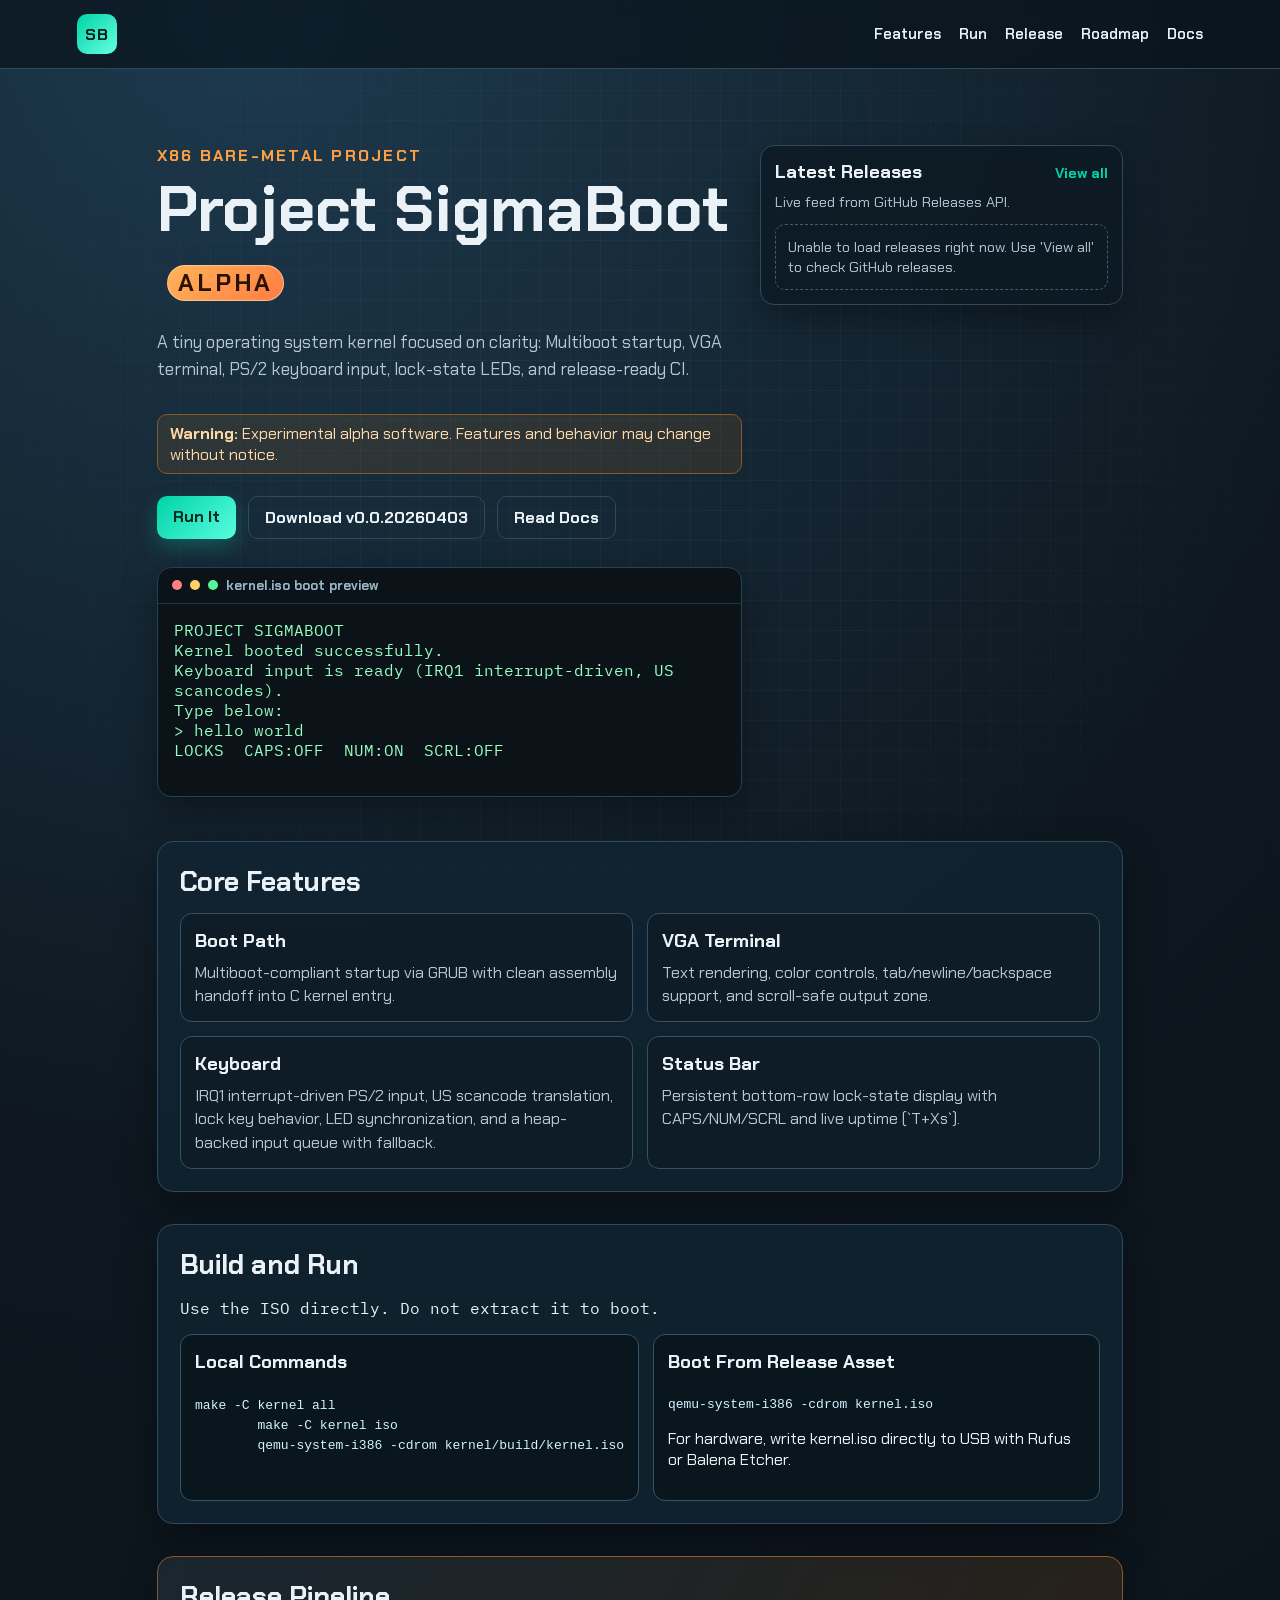
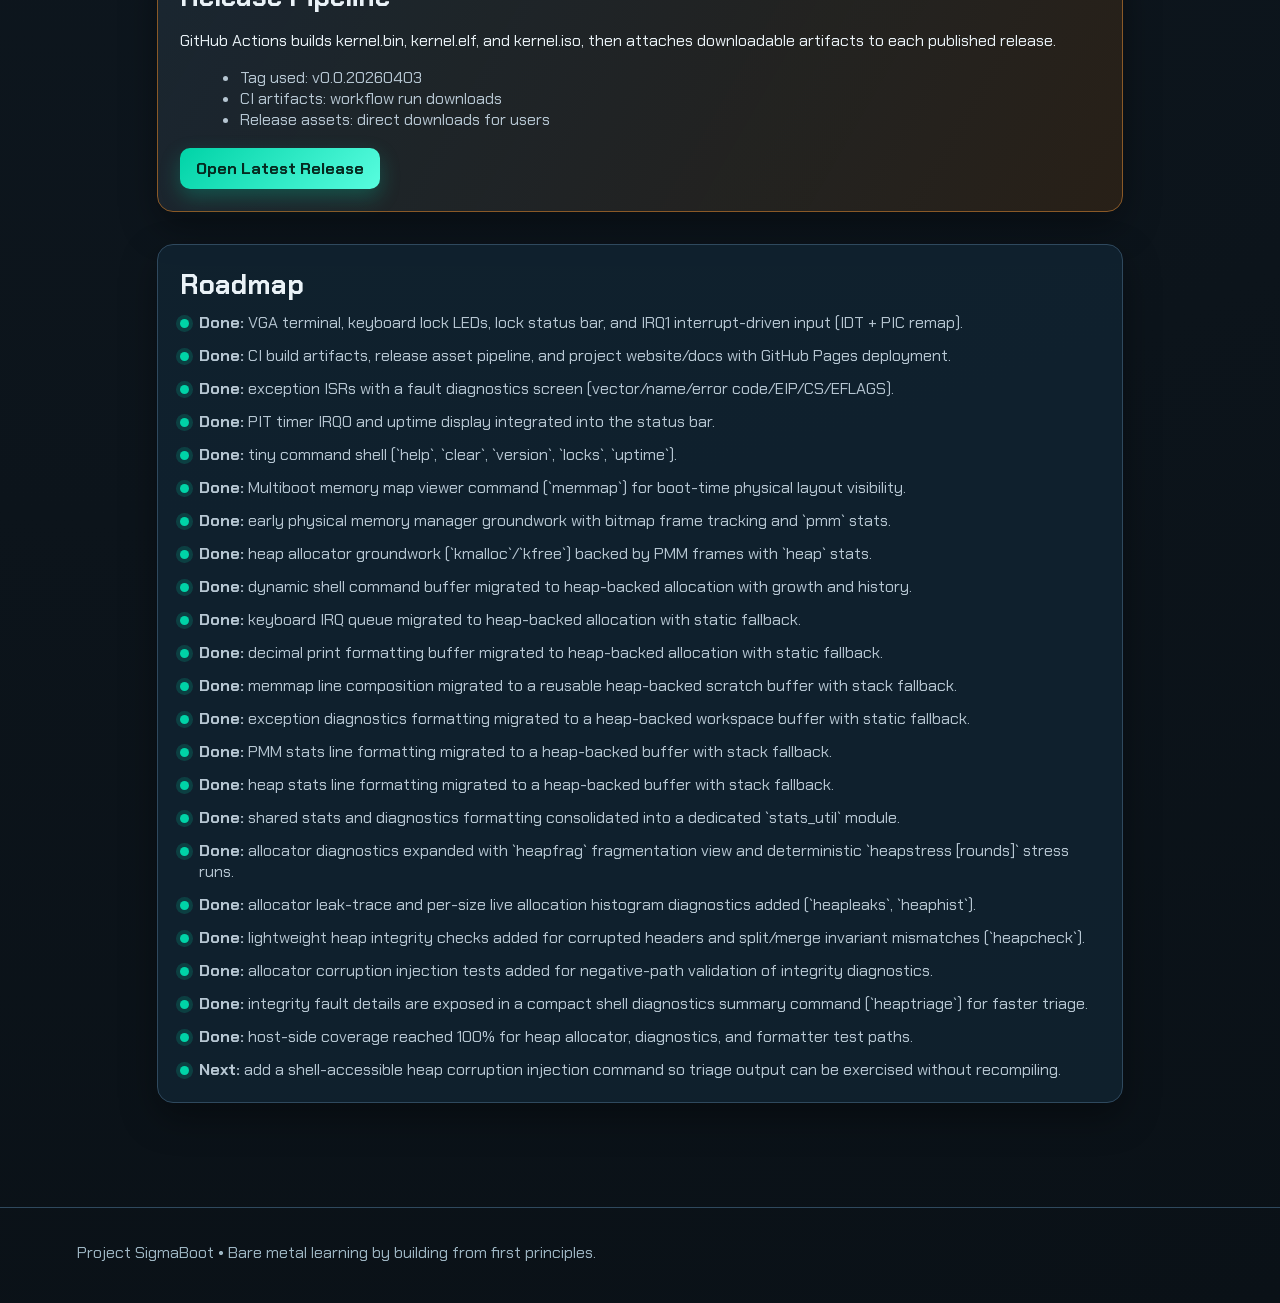
==== site/index.html @ a9ace74f "docs: update README and HTML documentation to reflect 100% host-side coverage milestone for heap dia" ====
<!doctype html>
<html lang="en">
<head>
  <meta charset="UTF-8">
  <meta name="viewport" content="width=device-width, initial-scale=1.0">
  <title>Project SigmaBoot | Bare Metal, Visible</title>
  <meta name="description" content="Project SigmaBoot: a minimal x86 kernel with VGA terminal, interrupt-driven keyboard, shell, CI artifacts, and release pipeline.">
  <link rel="preconnect" href="https://fonts.googleapis.com">
  <link rel="preconnect" href="https://fonts.gstatic.com" crossorigin>
  <link href="https://fonts.googleapis.com/css2?family=Chakra+Petch:wght@400;600;700&family=IBM+Plex+Mono:wght@400;500;700&display=swap" rel="stylesheet">
  <link rel="stylesheet" href="styles.css">
</head>
<body>
  <div class="bg-grid" aria-hidden="true"></div>
  <header class="topbar">
    <div class="logo">SB</div>
    <nav>
      <a href="#features">Features</a>
      <a href="#run">Run</a>
      <a href="#release">Release</a>
      <a href="#roadmap">Roadmap</a>
      <a href="docs.html">Docs</a>
    </nav>
  </header>

  <main>
    <section class="hero reveal">
      <div class="hero-layout">
        <div class="hero-main">
          <p class="eyebrow">x86 Bare-Metal Project</p>
          <h1>Project SigmaBoot <span class="alpha-badge">ALPHA</span></h1>
          <p class="subtitle">
            A tiny operating system kernel focused on clarity: Multiboot startup,
            VGA terminal, PS/2 keyboard input, lock-state LEDs, and release-ready CI.
          </p>
          <p class="warning-note"><strong>Warning:</strong> Experimental alpha software. Features and behavior may change without notice.</p>
          <div class="cta-row">
            <a class="btn btn-primary" href="#run">Run It</a>
            <a class="btn btn-ghost" href="#release" id="download-latest-btn">Download v0.0.20260403</a>
            <a class="btn btn-ghost" href="docs.html">Read Docs</a>
          </div>
          <div class="terminal-glimpse" aria-label="Terminal preview">
            <div class="terminal-top">
              <span></span><span></span><span></span>
              <strong>kernel.iso boot preview</strong>
            </div>
            <pre>
PROJECT SIGMABOOT
Kernel booted successfully.
Keyboard input is ready (IRQ1 interrupt-driven, US scancodes).
Type below:
> hello world
LOCKS  CAPS:OFF  NUM:ON  SCRL:OFF
            </pre>
          </div>
        </div>

        <aside class="release-live" aria-labelledby="release-live-title">
          <div class="release-live-head">
            <h2 id="release-live-title">Latest Releases</h2>
            <a href="https://github.com/Zaid-maker/kernel/releases" target="_blank" rel="noopener noreferrer">View all</a>
          </div>
          <p class="release-live-sub">Live feed from GitHub Releases API.</p>
          <ul id="release-list" class="release-list">
            <li class="release-state">Loading releases...</li>
          </ul>
        </aside>
      </div>
    </section>

    <section id="features" class="panel reveal stagger">
      <h2>Core Features</h2>
      <div class="card-grid">
        <article class="card">
          <h3>Boot Path</h3>
          <p>Multiboot-compliant startup via GRUB with clean assembly handoff into C kernel entry.</p>
        </article>
        <article class="card">
          <h3>VGA Terminal</h3>
          <p>Text rendering, color controls, tab/newline/backspace support, and scroll-safe output zone.</p>
        </article>
        <article class="card">
          <h3>Keyboard</h3>
          <p>IRQ1 interrupt-driven PS/2 input, US scancode translation, lock key behavior, LED synchronization, and a heap-backed input queue with fallback.</p>
        </article>
        <article class="card">
          <h3>Status Bar</h3>
          <p>Persistent bottom-row lock-state display with CAPS/NUM/SCRL and live uptime (`T+Xs`).</p>
        </article>
      </div>
    </section>

    <section id="run" class="panel reveal stagger">
      <h2>Build and Run</h2>
      <p class="mono">Use the ISO directly. Do not extract it to boot.</p>
      <div class="split">
        <div class="code-box">
          <h3>Local Commands</h3>
            <pre><code>make -C kernel all
        make -C kernel iso
        qemu-system-i386 -cdrom kernel/build/kernel.iso</code></pre>
        </div>
        <div class="code-box">
          <h3>Boot From Release Asset</h3>
          <pre><code>qemu-system-i386 -cdrom kernel.iso</code></pre>
          <p>For hardware, write kernel.iso directly to USB with Rufus or Balena Etcher.</p>
        </div>
      </div>
    </section>

    <section id="release" class="panel accent reveal stagger">
      <h2>Release Pipeline</h2>
      <p>
        GitHub Actions builds kernel.bin, kernel.elf, and kernel.iso,
        then attaches downloadable artifacts to each published release.
      </p>
      <ul>
        <li>Tag used: v0.0.20260403</li>
        <li>CI artifacts: workflow run downloads</li>
        <li>Release assets: direct downloads for users</li>
      </ul>
      <a class="btn btn-primary" href="https://github.com/Zaid-maker/kernel/releases/latest" id="release-link" target="_blank" rel="noopener noreferrer">Open Latest Release</a>
    </section>

    <section id="roadmap" class="panel reveal stagger">
      <h2>Roadmap</h2>
      <div class="timeline">
        <div class="point">
          <span></span>
          <p><strong>Done:</strong> VGA terminal, keyboard lock LEDs, lock status bar, and IRQ1 interrupt-driven input (IDT + PIC remap).</p>
        </div>
        <div class="point">
          <span></span>
          <p><strong>Done:</strong> CI build artifacts, release asset pipeline, and project website/docs with GitHub Pages deployment.</p>
        </div>
        <div class="point">
          <span></span>
          <p><strong>Done:</strong> exception ISRs with a fault diagnostics screen (vector/name/error code/EIP/CS/EFLAGS).</p>
        </div>
        <div class="point">
          <span></span>
          <p><strong>Done:</strong> PIT timer IRQ0 and uptime display integrated into the status bar.</p>
        </div>
        <div class="point">
          <span></span>
          <p><strong>Done:</strong> tiny command shell (`help`, `clear`, `version`, `locks`, `uptime`).</p>
        </div>
        <div class="point">
          <span></span>
          <p><strong>Done:</strong> Multiboot memory map viewer command (`memmap`) for boot-time physical layout visibility.</p>
        </div>
        <div class="point">
          <span></span>
          <p><strong>Done:</strong> early physical memory manager groundwork with bitmap frame tracking and `pmm` stats.</p>
        </div>
        <div class="point">
          <span></span>
          <p><strong>Done:</strong> heap allocator groundwork (`kmalloc`/`kfree`) backed by PMM frames with `heap` stats.</p>
        </div>
        <div class="point">
          <span></span>
          <p><strong>Done:</strong> dynamic shell command buffer migrated to heap-backed allocation with growth and history.</p>
        </div>
        <div class="point">
          <span></span>
          <p><strong>Done:</strong> keyboard IRQ queue migrated to heap-backed allocation with static fallback.</p>
        </div>
        <div class="point">
          <span></span>
          <p><strong>Done:</strong> decimal print formatting buffer migrated to heap-backed allocation with static fallback.</p>
        </div>
        <div class="point">
          <span></span>
          <p><strong>Done:</strong> memmap line composition migrated to a reusable heap-backed scratch buffer with stack fallback.</p>
        </div>
        <div class="point">
          <span></span>
          <p><strong>Done:</strong> exception diagnostics formatting migrated to a heap-backed workspace buffer with static fallback.</p>
        </div>
        <div class="point">
          <span></span>
          <p><strong>Done:</strong> PMM stats line formatting migrated to a heap-backed buffer with stack fallback.</p>
        </div>
        <div class="point">
          <span></span>
          <p><strong>Done:</strong> heap stats line formatting migrated to a heap-backed buffer with stack fallback.</p>
        </div>
        <div class="point">
          <span></span>
          <p><strong>Done:</strong> shared stats and diagnostics formatting consolidated into a dedicated `stats_util` module.</p>
        </div>
        <div class="point">
          <span></span>
          <p><strong>Done:</strong> allocator diagnostics expanded with `heapfrag` fragmentation view and deterministic `heapstress [rounds]` stress runs.</p>
        </div>
        <div class="point">
          <span></span>
          <p><strong>Done:</strong> allocator leak-trace and per-size live allocation histogram diagnostics added (`heapleaks`, `heaphist`).</p>
        </div>
        <div class="point">
          <span></span>
          <p><strong>Done:</strong> lightweight heap integrity checks added for corrupted headers and split/merge invariant mismatches (`heapcheck`).</p>
        </div>
        <div class="point">
          <span></span>
          <p><strong>Done:</strong> allocator corruption injection tests added for negative-path validation of integrity diagnostics.</p>
        </div>
        <div class="point">
          <span></span>
          <p><strong>Done:</strong> integrity fault details are exposed in a compact shell diagnostics summary command (`heaptriage`) for faster triage.</p>
        </div>
        <div class="point">
          <span></span>
          <p><strong>Done:</strong> host-side coverage reached 100% for heap allocator, diagnostics, and formatter test paths.</p>
        </div>
        <div class="point">
          <span></span>
          <p><strong>Next:</strong> add a shell-accessible heap corruption injection command so triage output can be exercised without recompiling.</p>
        </div>
      </div>
    </section>
  </main>

  <footer>
    <p>Project SigmaBoot • Bare metal learning by building from first principles.</p>
  </footer>

  <script src="script.js"></script>
</body>
</html>
---- site/styles.css ----
:root {
  --bg: #0e171f;
  --bg-soft: #132633;
  --ink: #eaf2f7;
  --ink-dim: #b6c6d2;
  --line: #2f495e;
  --brand: #00d3a7;
  --brand-strong: #00a786;
  --accent: #ff9f43;
  --status: #155799;
  --card: rgba(18, 38, 52, 0.76);
  --shadow: 0 14px 36px rgba(0, 0, 0, 0.35);
}

* {
  box-sizing: border-box;
}

html,
body {
  margin: 0;
  padding: 0;
  color: var(--ink);
  background: radial-gradient(circle at 20% 0%, #1d3a4e 0%, var(--bg) 38%, #0a1117 100%);
  font-family: "Chakra Petch", sans-serif;
}

body {
  min-height: 100vh;
  position: relative;
  overflow-x: hidden;
}

.bg-grid {
  position: fixed;
  inset: 0;
  background-image:
    linear-gradient(rgba(255, 255, 255, 0.03) 1px, transparent 1px),
    linear-gradient(90deg, rgba(255, 255, 255, 0.03) 1px, transparent 1px);
  background-size: 30px 30px;
  mask-image: radial-gradient(circle at center, black 34%, transparent 95%);
  pointer-events: none;
  z-index: 0;
}

.topbar {
  position: sticky;
  top: 0;
  z-index: 10;
  display: flex;
  justify-content: space-between;
  align-items: center;
  padding: 14px 6vw;
  backdrop-filter: blur(10px);
  background: rgba(9, 20, 28, 0.72);
  border-bottom: 1px solid var(--line);
}

.logo {
  width: 40px;
  height: 40px;
  border-radius: 10px;
  display: grid;
  place-items: center;
  font-weight: 700;
  letter-spacing: 0.08em;
  background: linear-gradient(135deg, var(--brand), #66ffe2);
  color: #042118;
}

.topbar nav {
  display: flex;
  gap: 18px;
}

.topbar a {
  color: var(--ink);
  text-decoration: none;
  font-weight: 600;
  font-size: 0.95rem;
}

.topbar a:hover {
  color: var(--brand);
}

main {
  position: relative;
  z-index: 1;
  max-width: 1120px;
  margin: 0 auto;
  padding: 28px 6vw 70px;
}

.hero {
  padding: 48px 0 12px;
}

.hero-layout {
  display: grid;
  grid-template-columns: minmax(0, 1.45fr) minmax(300px, 0.9fr);
  gap: 18px;
  align-items: start;
}

.release-live {
  border: 1px solid var(--line);
  border-radius: 14px;
  padding: 14px;
  background: rgba(12, 25, 34, 0.78);
  box-shadow: var(--shadow);
}

.release-live-head {
  display: flex;
  align-items: baseline;
  justify-content: space-between;
  gap: 8px;
}

.release-live-head h2 {
  margin: 0;
  font-size: 1.15rem;
}

.release-live-head a {
  color: var(--brand);
  text-decoration: none;
  font-weight: 700;
  font-size: 0.9rem;
}

.release-live-sub {
  margin: 8px 0 12px;
  color: var(--ink-dim);
  font-size: 0.92rem;
}

.release-list {
  list-style: none;
  margin: 0;
  padding: 0;
  display: grid;
  gap: 8px;
}

.release-item {
  border: 1px solid #365163;
  border-radius: 10px;
  padding: 10px;
  background: rgba(13, 28, 38, 0.86);
}

.release-item-top {
  display: flex;
  justify-content: space-between;
  align-items: center;
  gap: 8px;
}

.release-tag {
  color: var(--ink);
  text-decoration: none;
  font-weight: 700;
}

.release-tag:hover {
  color: var(--brand);
}

.release-badge {
  font-size: 0.72rem;
  text-transform: uppercase;
  letter-spacing: 0.08em;
  border-radius: 999px;
  padding: 2px 8px;
  border: 1px solid #4588b1;
  color: #b9e7ff;
}

.release-badge.pre {
  border-color: #8a5927;
  color: #ffd8a8;
}

.release-meta {
  margin-top: 6px;
  color: var(--ink-dim);
  font-size: 0.86rem;
  display: flex;
  justify-content: space-between;
  gap: 8px;
}

.release-actions {
  margin-top: 8px;
  display: flex;
  justify-content: flex-end;
}

.release-asset-link {
  color: var(--brand);
  text-decoration: none;
  font-weight: 700;
  font-size: 0.86rem;
  border: 1px solid #2f6077;
  border-radius: 8px;
  padding: 4px 8px;
  background: rgba(10, 31, 42, 0.58);
}

.release-asset-link:hover {
  color: #79ffe6;
  border-color: #4ea0bf;
}

.release-state {
  border: 1px dashed #3e5e71;
  border-radius: 10px;
  padding: 12px;
  color: var(--ink-dim);
  background: rgba(13, 28, 38, 0.65);
  font-size: 0.92rem;
}

.eyebrow {
  color: var(--accent);
  text-transform: uppercase;
  letter-spacing: 0.14em;
  font-weight: 700;
  margin: 0;
}

h1 {
  margin: 10px 0 14px;
  font-size: clamp(2.1rem, 5.5vw, 4rem);
  line-height: 1.06;
}

.alpha-badge {
  display: inline-block;
  vertical-align: middle;
  margin-left: 10px;
  padding: 4px 10px;
  border-radius: 999px;
  font-size: 0.38em;
  letter-spacing: 0.12em;
  line-height: 1.1;
  background: linear-gradient(135deg, #ffb35a, #ff7d42);
  color: #2c1200;
  border: 1px solid rgba(255, 214, 170, 0.65);
}

.subtitle {
  max-width: 740px;
  color: var(--ink-dim);
  font-size: 1.08rem;
  line-height: 1.55;
}

.warning-note {
  margin: 14px 0 0;
  display: inline-block;
  border: 1px solid #8a5927;
  background: rgba(138, 89, 39, 0.2);
  color: #ffd8a8;
  padding: 8px 12px;
  border-radius: 10px;
}

.cta-row {
  margin-top: 22px;
  display: flex;
  gap: 12px;
  flex-wrap: wrap;
}

.btn {
  display: inline-block;
  padding: 10px 16px;
  border-radius: 10px;
  text-decoration: none;
  font-weight: 700;
  transition: transform 150ms ease, box-shadow 150ms ease;
}

.btn:hover {
  transform: translateY(-1px);
}

.btn-primary {
  background: linear-gradient(135deg, var(--brand), #58fddf);
  color: #052a20;
  box-shadow: 0 8px 20px rgba(0, 211, 167, 0.27);
}

.btn-ghost {
  border: 1px solid var(--line);
  color: var(--ink);
}

.terminal-glimpse {
  margin-top: 28px;
  border: 1px solid #214358;
  border-radius: 14px;
  overflow: hidden;
  box-shadow: var(--shadow);
  background: #0b1218;
}

.terminal-top {
  display: flex;
  align-items: center;
  gap: 8px;
  border-bottom: 1px solid #1f3544;
  padding: 9px 14px;
  font-size: 0.82rem;
  color: #98b4c4;
}

.terminal-top span {
  width: 10px;
  height: 10px;
  border-radius: 50%;
  background: #335769;
}

.terminal-top span:nth-child(1) {
  background: #ff7f7f;
}

.terminal-top span:nth-child(2) {
  background: #ffd166;
}

.terminal-top span:nth-child(3) {
  background: #56f59c;
}

.terminal-glimpse pre {
  margin: 0;
  padding: 16px;
  font-family: "IBM Plex Mono", monospace;
  color: #96ffc2;
  white-space: pre-wrap;
}

.panel {
  margin-top: 32px;
  border: 1px solid var(--line);
  border-radius: 16px;
  padding: 22px;
  background: var(--card);
  box-shadow: var(--shadow);
}

.panel h2 {
  margin: 0 0 10px;
  font-size: 1.7rem;
}

.card-grid {
  margin-top: 14px;
  display: grid;
  grid-template-columns: repeat(2, minmax(0, 1fr));
  gap: 14px;
}

.card {
  border: 1px solid #365163;
  border-radius: 12px;
  padding: 14px;
  background: rgba(14, 28, 37, 0.74);
}

.card h3 {
  margin: 0 0 8px;
}

.card p {
  margin: 0;
  color: var(--ink-dim);
  line-height: 1.45;
}

.mono {
  font-family: "IBM Plex Mono", monospace;
}

.split {
  display: grid;
  grid-template-columns: 1fr 1fr;
  gap: 14px;
}

.code-box {
  border: 1px solid #395366;
  border-radius: 12px;
  padding: 14px;
  background: rgba(10, 20, 28, 0.78);
}

.code-box h3 {
  margin-top: 0;
}

.code-box pre {
  margin: 0;
  overflow-x: auto;
  font-family: "IBM Plex Mono", monospace;
  color: #d2f4ff;
}

.accent {
  border-color: #8a5927;
  background: linear-gradient(120deg, rgba(28, 42, 53, 0.84) 0%, rgba(51, 37, 22, 0.72) 100%);
}

.panel ul {
  margin: 10px 0 18px 20px;
  color: var(--ink-dim);
}

.timeline {
  display: grid;
  gap: 12px;
}

.point {
  display: flex;
  align-items: flex-start;
  gap: 10px;
}

.point span {
  margin-top: 7px;
  width: 9px;
  height: 9px;
  border-radius: 50%;
  background: var(--brand);
  box-shadow: 0 0 0 4px rgba(0, 211, 167, 0.18);
}

.point p {
  margin: 0;
  color: var(--ink-dim);
}

.doc-grid {
  margin-top: 10px;
  display: grid;
  grid-template-columns: repeat(2, minmax(0, 1fr));
  gap: 12px;
}

.doc-card {
  border: 1px solid #365163;
  border-radius: 12px;
  padding: 14px;
  background: rgba(12, 26, 35, 0.78);
}

.doc-card h3 {
  margin: 0 0 8px;
}

.doc-card p {
  margin: 0;
  color: var(--ink-dim);
  line-height: 1.45;
}

.doc-list {
  margin: 0 0 14px 20px;
  color: var(--ink-dim);
  line-height: 1.5;
}

.doc-list li {
  margin-bottom: 8px;
}

.doc-table {
  width: 100%;
  border-collapse: collapse;
  overflow: hidden;
  border-radius: 10px;
  border: 1px solid #365163;
}

.doc-table th,
.doc-table td {
  text-align: left;
  padding: 10px 12px;
  border-bottom: 1px solid #2f4658;
}

.doc-table thead th {
  color: #d9f8ee;
  background: rgba(19, 49, 65, 0.76);
}

.doc-table tbody td {
  color: var(--ink-dim);
  background: rgba(10, 21, 28, 0.5);
}

.doc-table tbody tr:last-child td {
  border-bottom: none;
}

.diagram-wrap {
  margin-top: 12px;
  border: 1px solid #365163;
  border-radius: 12px;
  background: rgba(10, 20, 28, 0.78);
  padding: 10px;
}

.arch-diagram {
  width: 100%;
  height: auto;
  display: block;
}

.d-shell {
  fill: rgba(11, 24, 33, 0.9);
  stroke: #35556a;
  stroke-width: 1.5;
}

.d-box {
  stroke-width: 1.6;
}

.d-boot {
  fill: rgba(0, 168, 132, 0.16);
  stroke: #2fd8b3;
}

.d-core {
  fill: rgba(255, 159, 67, 0.14);
  stroke: #ffb562;
}

.d-display {
  fill: rgba(79, 172, 254, 0.14);
  stroke: #84c8ff;
}

.d-int {
  fill: rgba(254, 202, 87, 0.14);
  stroke: #ffd87c;
}

.d-io {
  fill: rgba(255, 107, 129, 0.14);
  stroke: #ff9ab0;
}

.d-user {
  fill: rgba(139, 233, 253, 0.12);
  stroke: #9ee7ff;
}

.d-title {
  font-family: "Chakra Petch", sans-serif;
  font-size: 23px;
  font-weight: 700;
  fill: #eaf7ff;
}

.d-text {
  font-family: "IBM Plex Mono", monospace;
  font-size: 16px;
  fill: #b4d2e1;
}

.d-arrow {
  stroke: #9ee7ff;
  stroke-width: 2.1;
}

.d-arrow-warm {
  stroke: #ffd8a0;
  stroke-width: 2.1;
}

footer {
  position: relative;
  z-index: 1;
  border-top: 1px solid var(--line);
  margin-top: 34px;
  padding: 18px 6vw 24px;
  color: #9db5c2;
}

.reveal {
  opacity: 0;
  transform: translateY(12px);
  animation: rise-in 580ms ease forwards;
}

.stagger > * {
  opacity: 0;
  transform: translateY(10px);
  animation: rise-in 560ms ease forwards;
}

.stagger > :nth-child(1) { animation-delay: 60ms; }
.stagger > :nth-child(2) { animation-delay: 140ms; }
.stagger > :nth-child(3) { animation-delay: 220ms; }
.stagger > :nth-child(4) { animation-delay: 300ms; }
.stagger > :nth-child(5) { animation-delay: 380ms; }

@keyframes rise-in {
  to {
    opacity: 1;
    transform: translateY(0);
  }
}

@media (max-width: 860px) {
  .hero-layout,
  .card-grid,
  .split,
  .doc-grid {
    grid-template-columns: 1fr;
  }

  .d-title {
    font-size: 20px;
  }

  .d-text {
    font-size: 14px;
  }

  .d-arrow,
  .d-arrow-warm {
    stroke-width: 1.8;
  }

  .topbar {
    flex-wrap: wrap;
    gap: 10px;
  }

  .topbar nav {
    flex-wrap: wrap;
    gap: 12px;
  }
}

@media (max-width: 520px) {
  .hero {
    padding-top: 30px;
  }

  h1 {
    font-size: 2rem;
  }

  .panel {
    padding: 16px;
  }

  .d-title {
    font-size: 17px;
  }

  .d-text {
    font-size: 12px;
  }

  .diagram-wrap {
    padding: 6px;
  }
}
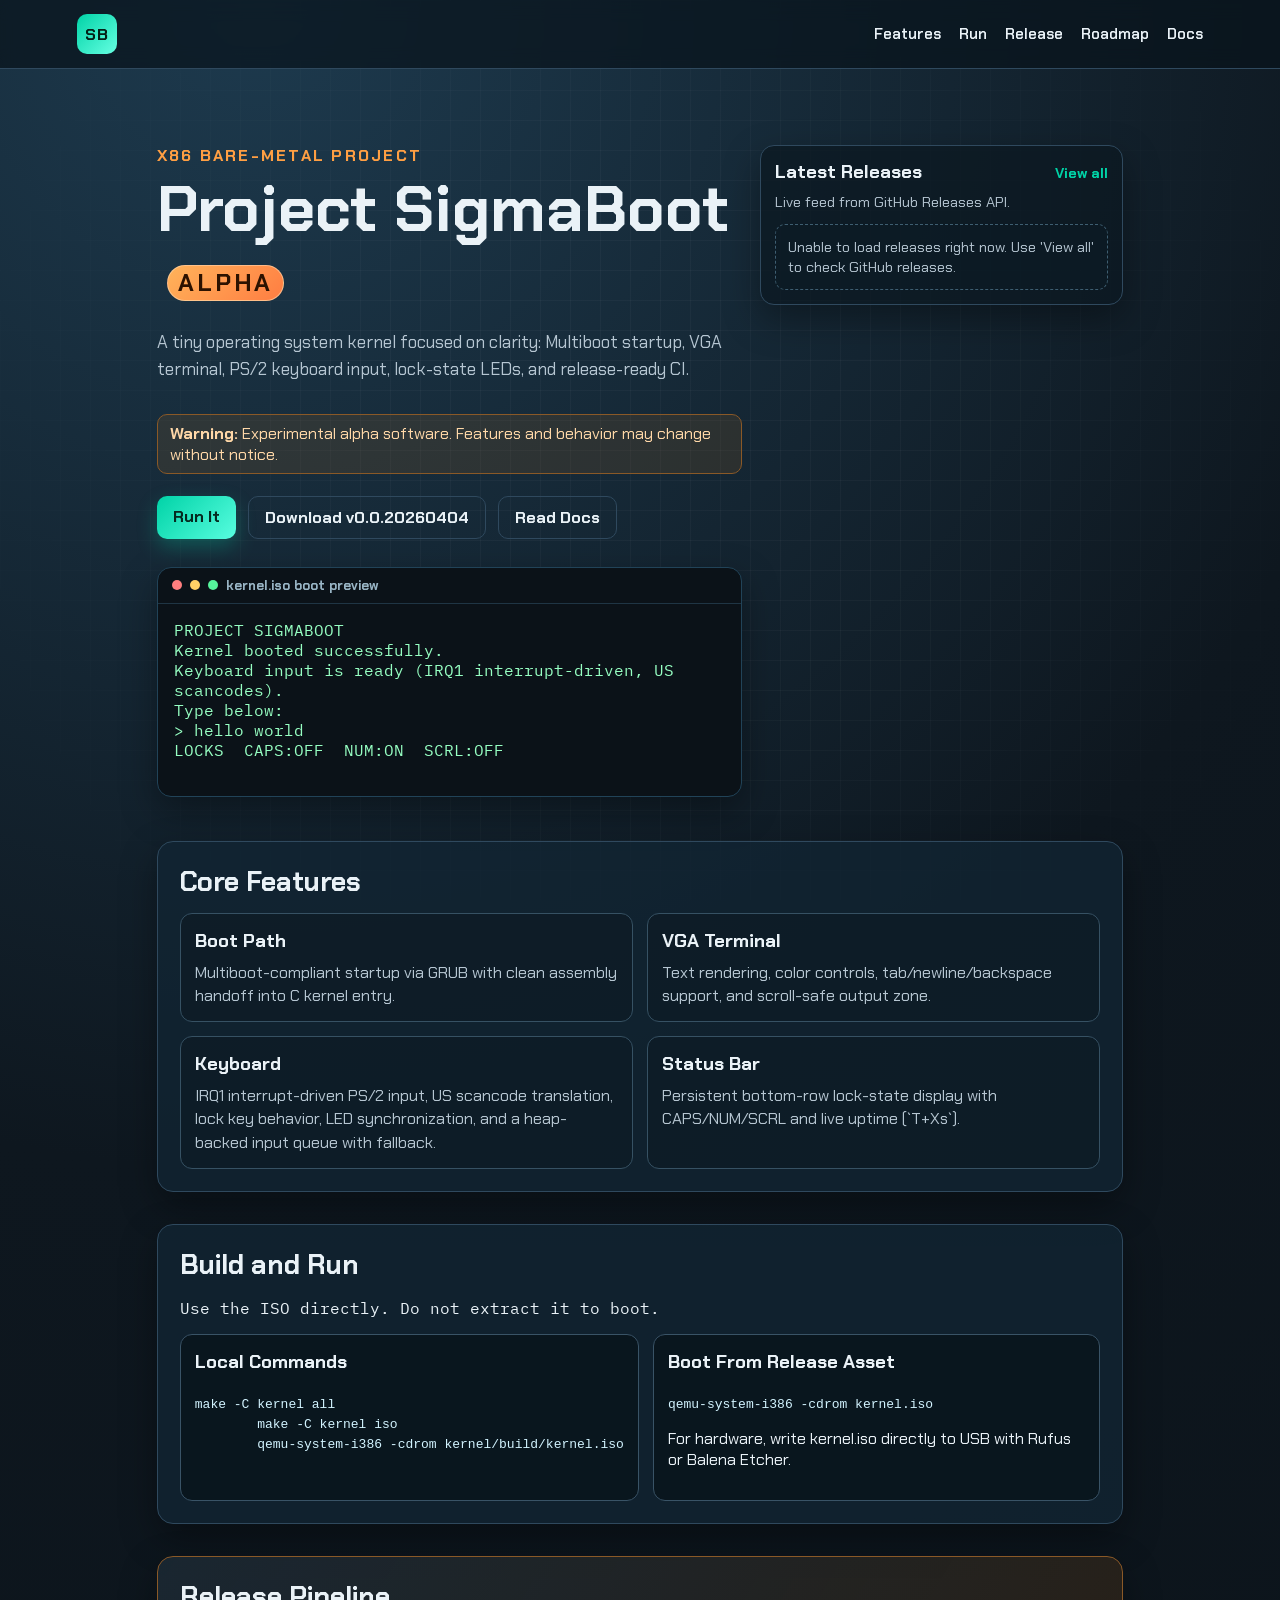
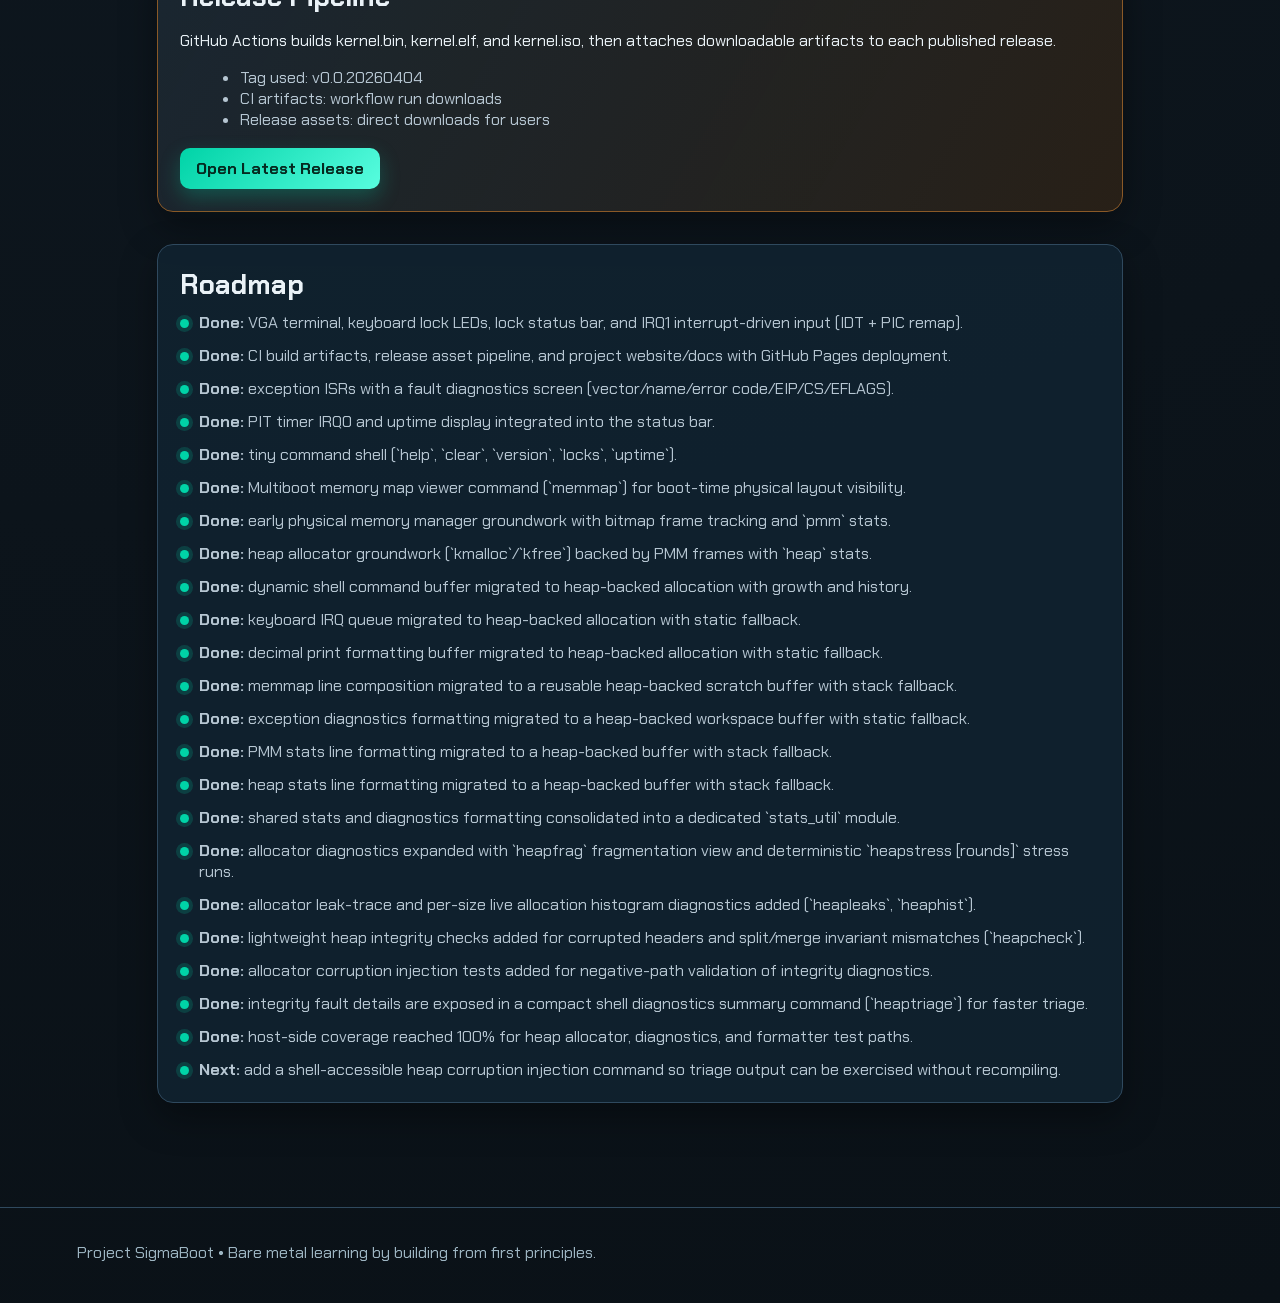
==== commit a7db937a: "bump" ====
--- a/site/index.html
+++ b/site/index.html
@@ -36,7 +36,7 @@
           <p class="warning-note"><strong>Warning:</strong> Experimental alpha software. Features and behavior may change without notice.</p>
           <div class="cta-row">
             <a class="btn btn-primary" href="#run">Run It</a>
-            <a class="btn btn-ghost" href="#release" id="download-latest-btn">Download v0.0.20260403</a>
+            <a class="btn btn-ghost" href="#release" id="download-latest-btn">Download v0.0.20260404</a>
             <a class="btn btn-ghost" href="docs.html">Read Docs</a>
           </div>
           <div class="terminal-glimpse" aria-label="Terminal preview">
@@ -115,7 +115,7 @@
         then attaches downloadable artifacts to each published release.
       </p>
       <ul>
-        <li>Tag used: v0.0.20260403</li>
+        <li>Tag used: v0.0.20260404</li>
         <li>CI artifacts: workflow run downloads</li>
         <li>Release assets: direct downloads for users</li>
       </ul>
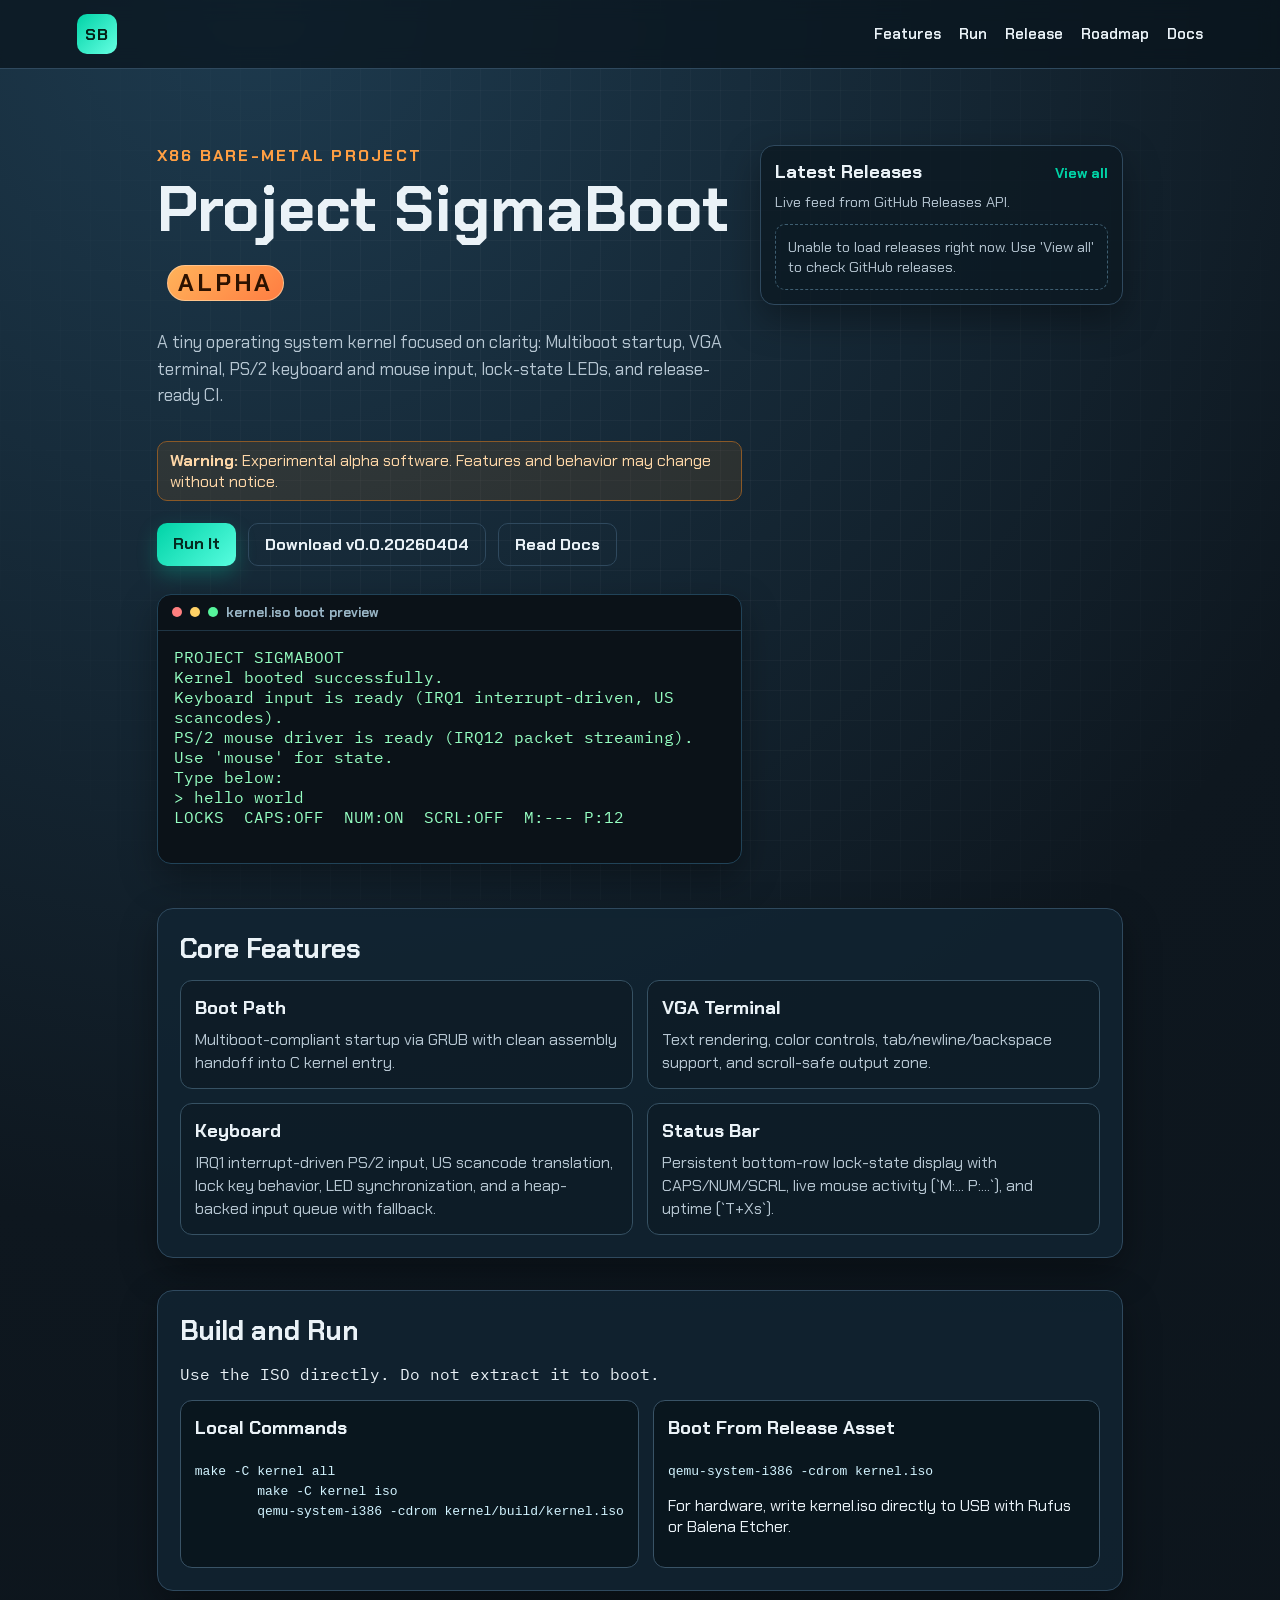
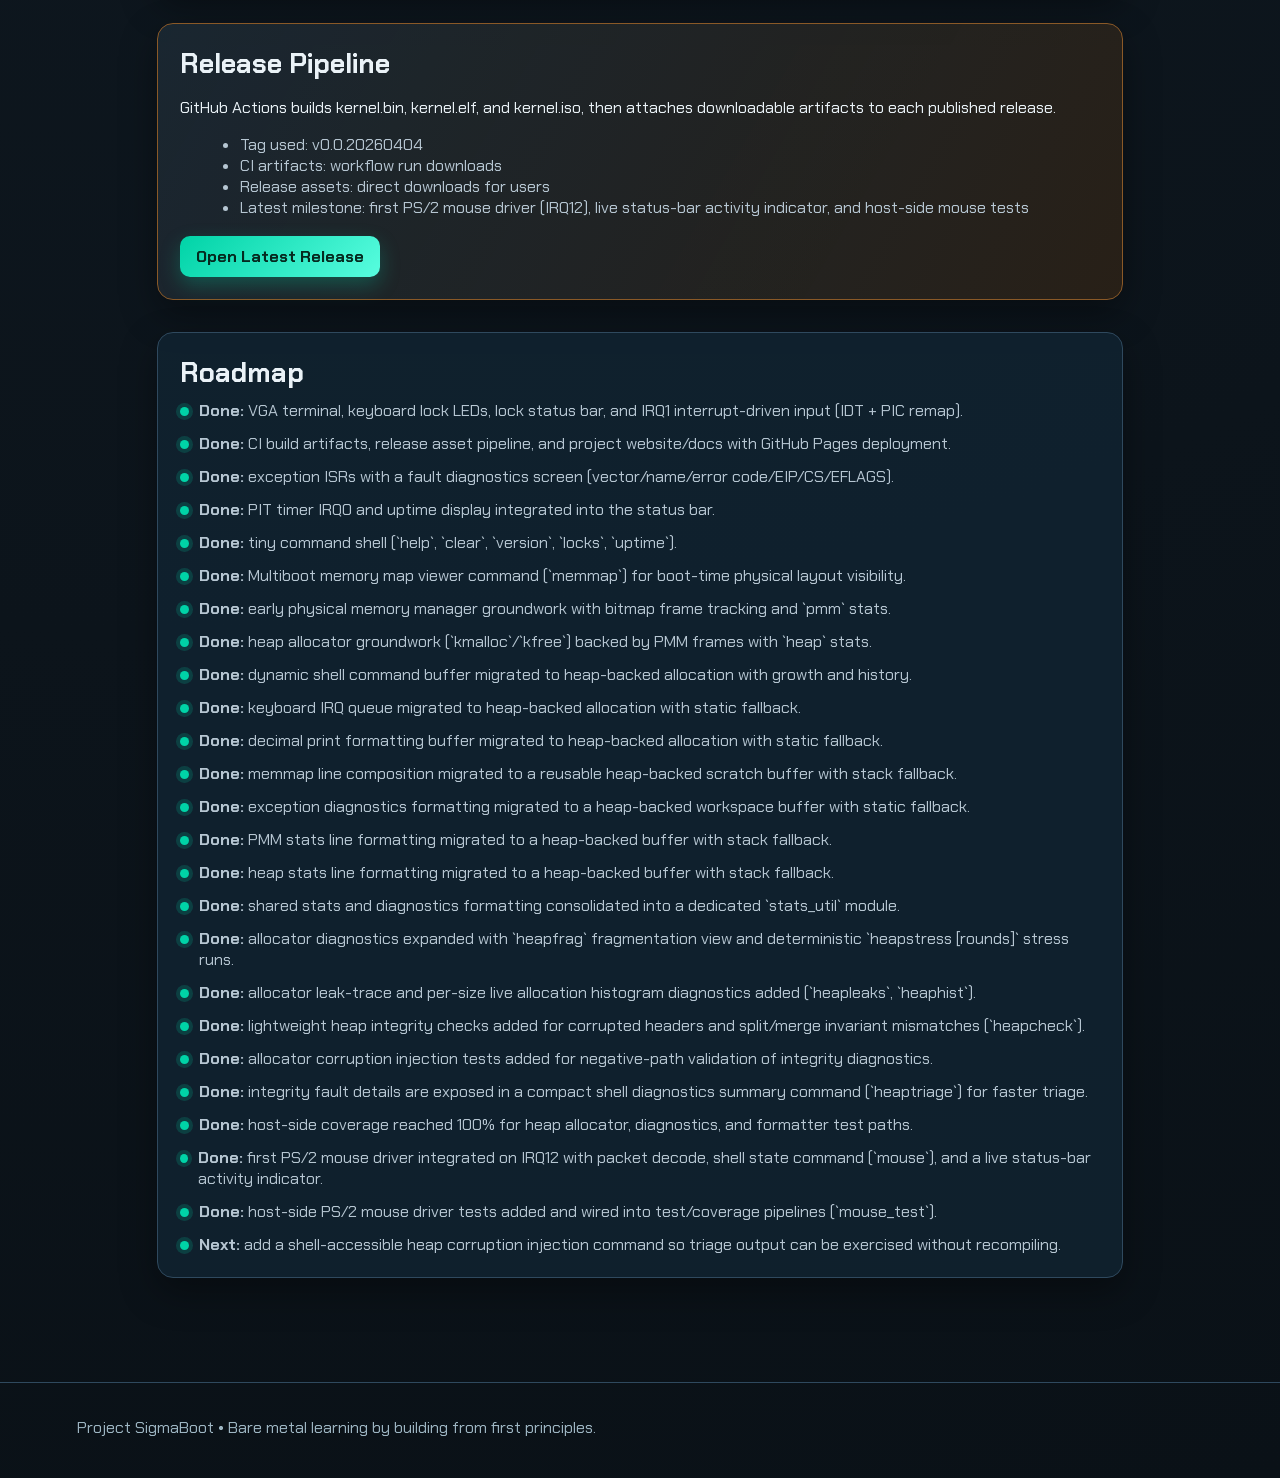
==== commit 913efa45: "docs: update README and documentation for PS/2 mouse driver integration and status bar enhancements " ====
--- a/site/index.html
+++ b/site/index.html
@@ -31,7 +31,7 @@
           <h1>Project SigmaBoot <span class="alpha-badge">ALPHA</span></h1>
           <p class="subtitle">
             A tiny operating system kernel focused on clarity: Multiboot startup,
-            VGA terminal, PS/2 keyboard input, lock-state LEDs, and release-ready CI.
+            VGA terminal, PS/2 keyboard and mouse input, lock-state LEDs, and release-ready CI.
           </p>
           <p class="warning-note"><strong>Warning:</strong> Experimental alpha software. Features and behavior may change without notice.</p>
           <div class="cta-row">
@@ -48,9 +48,10 @@
 PROJECT SIGMABOOT
 Kernel booted successfully.
 Keyboard input is ready (IRQ1 interrupt-driven, US scancodes).
+PS/2 mouse driver is ready (IRQ12 packet streaming). Use 'mouse' for state.
 Type below:
 > hello world
-LOCKS  CAPS:OFF  NUM:ON  SCRL:OFF
+LOCKS  CAPS:OFF  NUM:ON  SCRL:OFF  M:--- P:12
             </pre>
           </div>
         </div>
@@ -85,7 +86,7 @@
         </article>
         <article class="card">
           <h3>Status Bar</h3>
-          <p>Persistent bottom-row lock-state display with CAPS/NUM/SCRL and live uptime (`T+Xs`).</p>
+          <p>Persistent bottom-row lock-state display with CAPS/NUM/SCRL, live mouse activity (`M:... P:...`), and uptime (`T+Xs`).</p>
         </article>
       </div>
     </section>
@@ -118,6 +119,7 @@
         <li>Tag used: v0.0.20260404</li>
         <li>CI artifacts: workflow run downloads</li>
         <li>Release assets: direct downloads for users</li>
+        <li>Latest milestone: first PS/2 mouse driver (IRQ12), live status-bar activity indicator, and host-side mouse tests</li>
       </ul>
       <a class="btn btn-primary" href="https://github.com/Zaid-maker/kernel/releases/latest" id="release-link" target="_blank" rel="noopener noreferrer">Open Latest Release</a>
     </section>
@@ -215,6 +217,14 @@
         </div>
         <div class="point">
           <span></span>
+          <p><strong>Done:</strong> first PS/2 mouse driver integrated on IRQ12 with packet decode, shell state command (`mouse`), and a live status-bar activity indicator.</p>
+        </div>
+        <div class="point">
+          <span></span>
+          <p><strong>Done:</strong> host-side PS/2 mouse driver tests added and wired into test/coverage pipelines (`mouse_test`).</p>
+        </div>
+        <div class="point">
+          <span></span>
           <p><strong>Next:</strong> add a shell-accessible heap corruption injection command so triage output can be exercised without recompiling.</p>
         </div>
       </div>
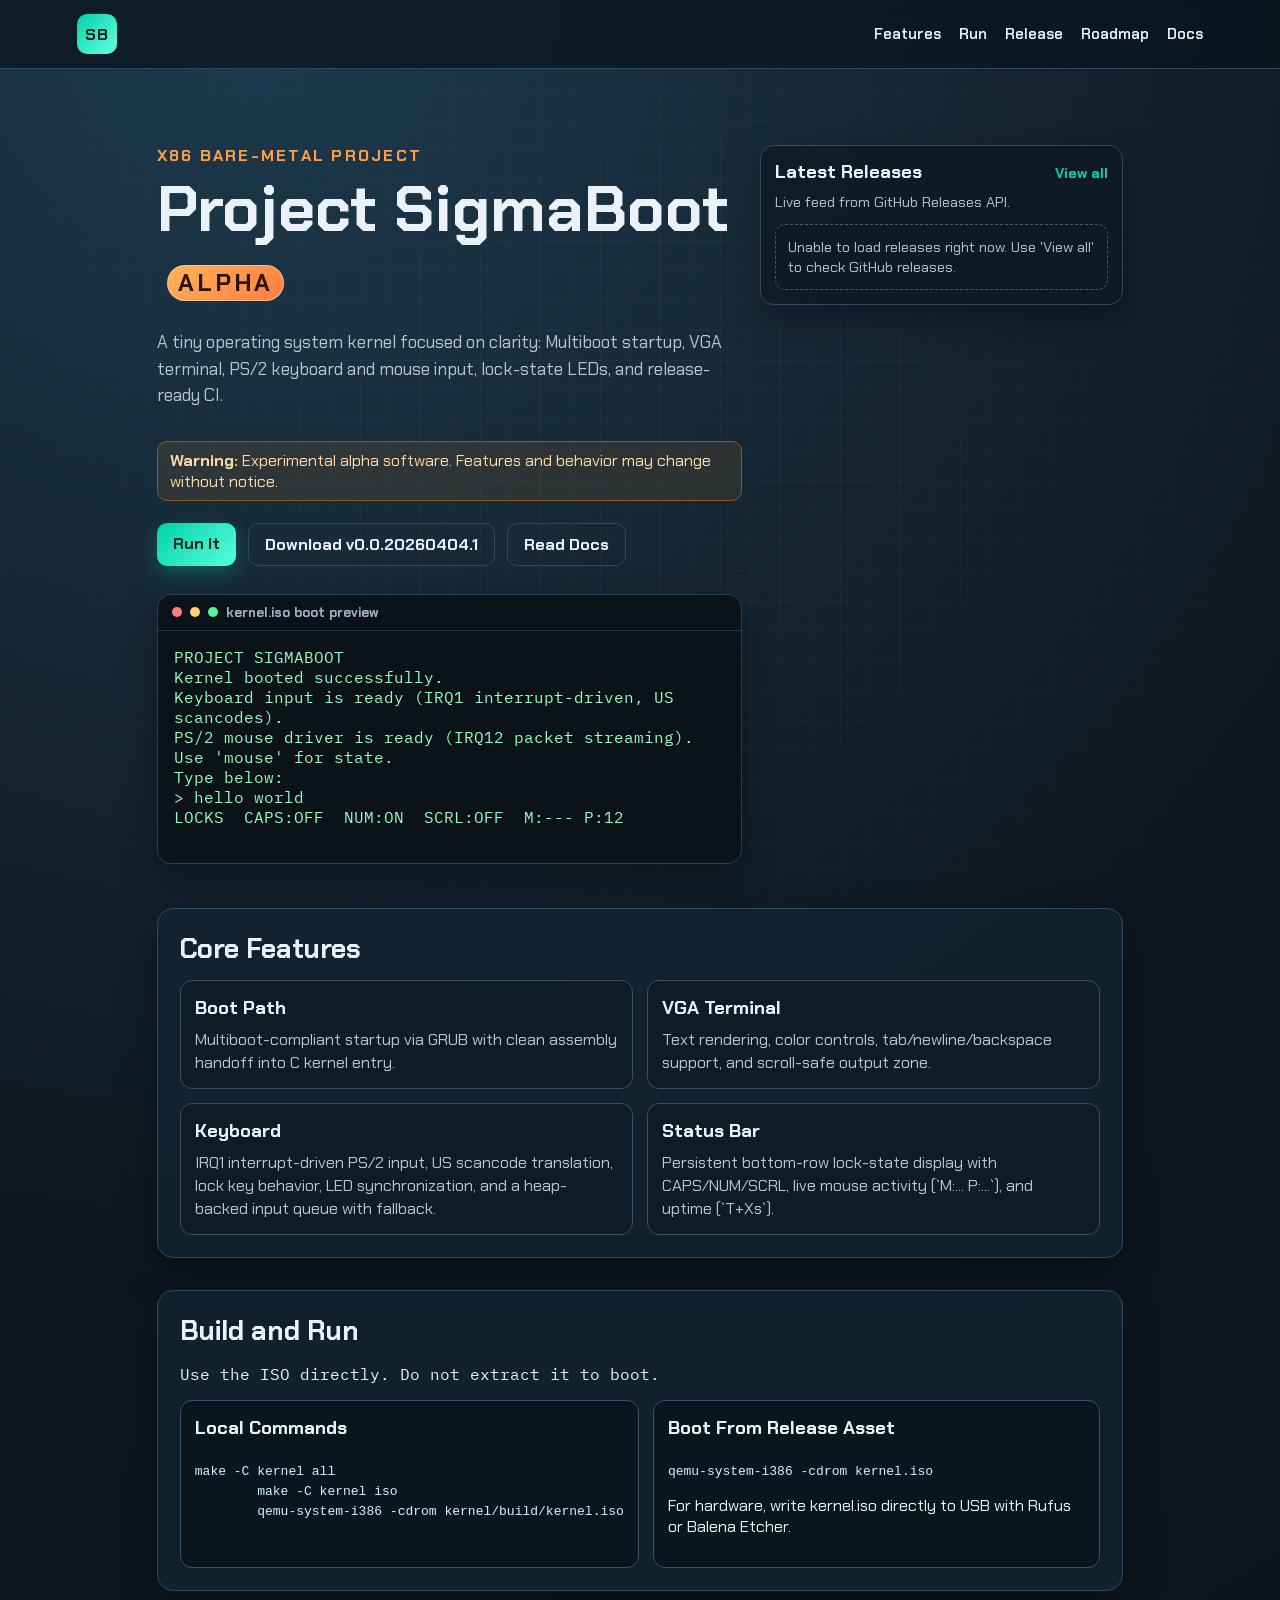
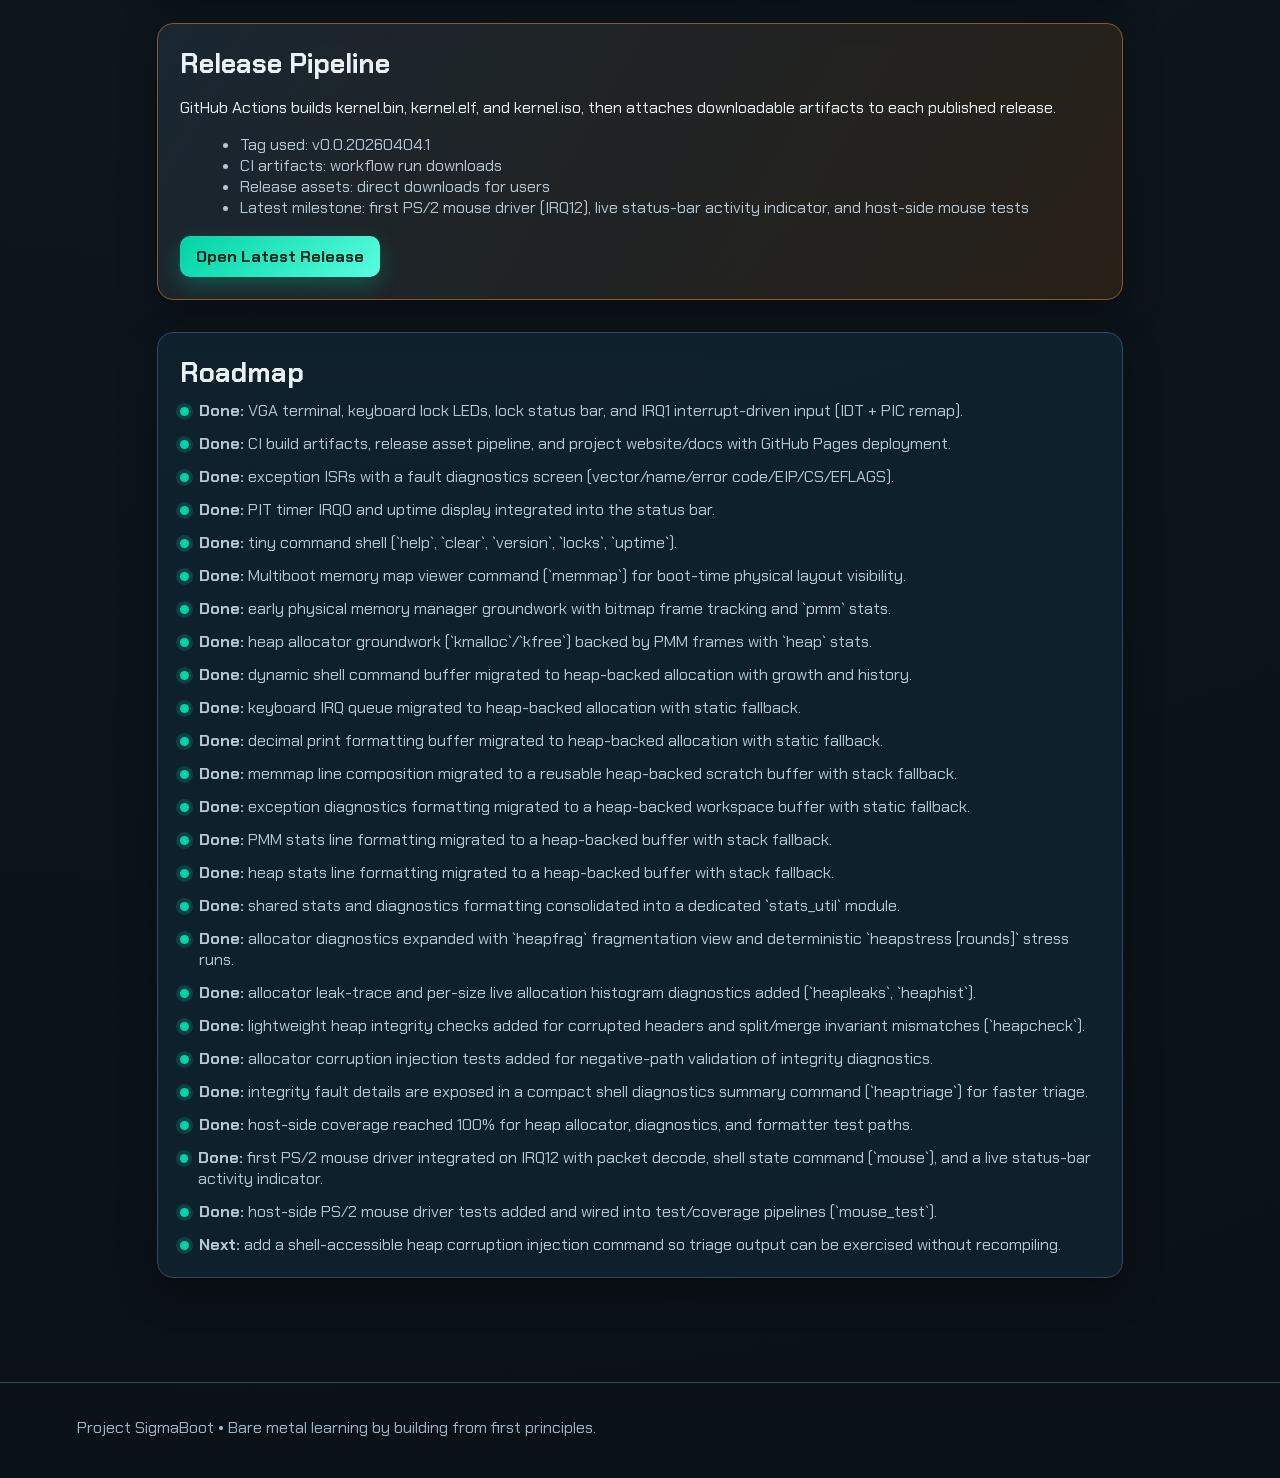
==== commit 0f400e35: "bump" ====
--- a/site/index.html
+++ b/site/index.html
@@ -36,7 +36,7 @@
           <p class="warning-note"><strong>Warning:</strong> Experimental alpha software. Features and behavior may change without notice.</p>
           <div class="cta-row">
             <a class="btn btn-primary" href="#run">Run It</a>
-            <a class="btn btn-ghost" href="#release" id="download-latest-btn">Download v0.0.20260404</a>
+            <a class="btn btn-ghost" href="#release" id="download-latest-btn">Download v0.0.20260404.1</a>
             <a class="btn btn-ghost" href="docs.html">Read Docs</a>
           </div>
           <div class="terminal-glimpse" aria-label="Terminal preview">
@@ -116,7 +116,7 @@
         then attaches downloadable artifacts to each published release.
       </p>
       <ul>
-        <li>Tag used: v0.0.20260404</li>
+        <li>Tag used: v0.0.20260404.1</li>
         <li>CI artifacts: workflow run downloads</li>
         <li>Release assets: direct downloads for users</li>
         <li>Latest milestone: first PS/2 mouse driver (IRQ12), live status-bar activity indicator, and host-side mouse tests</li>
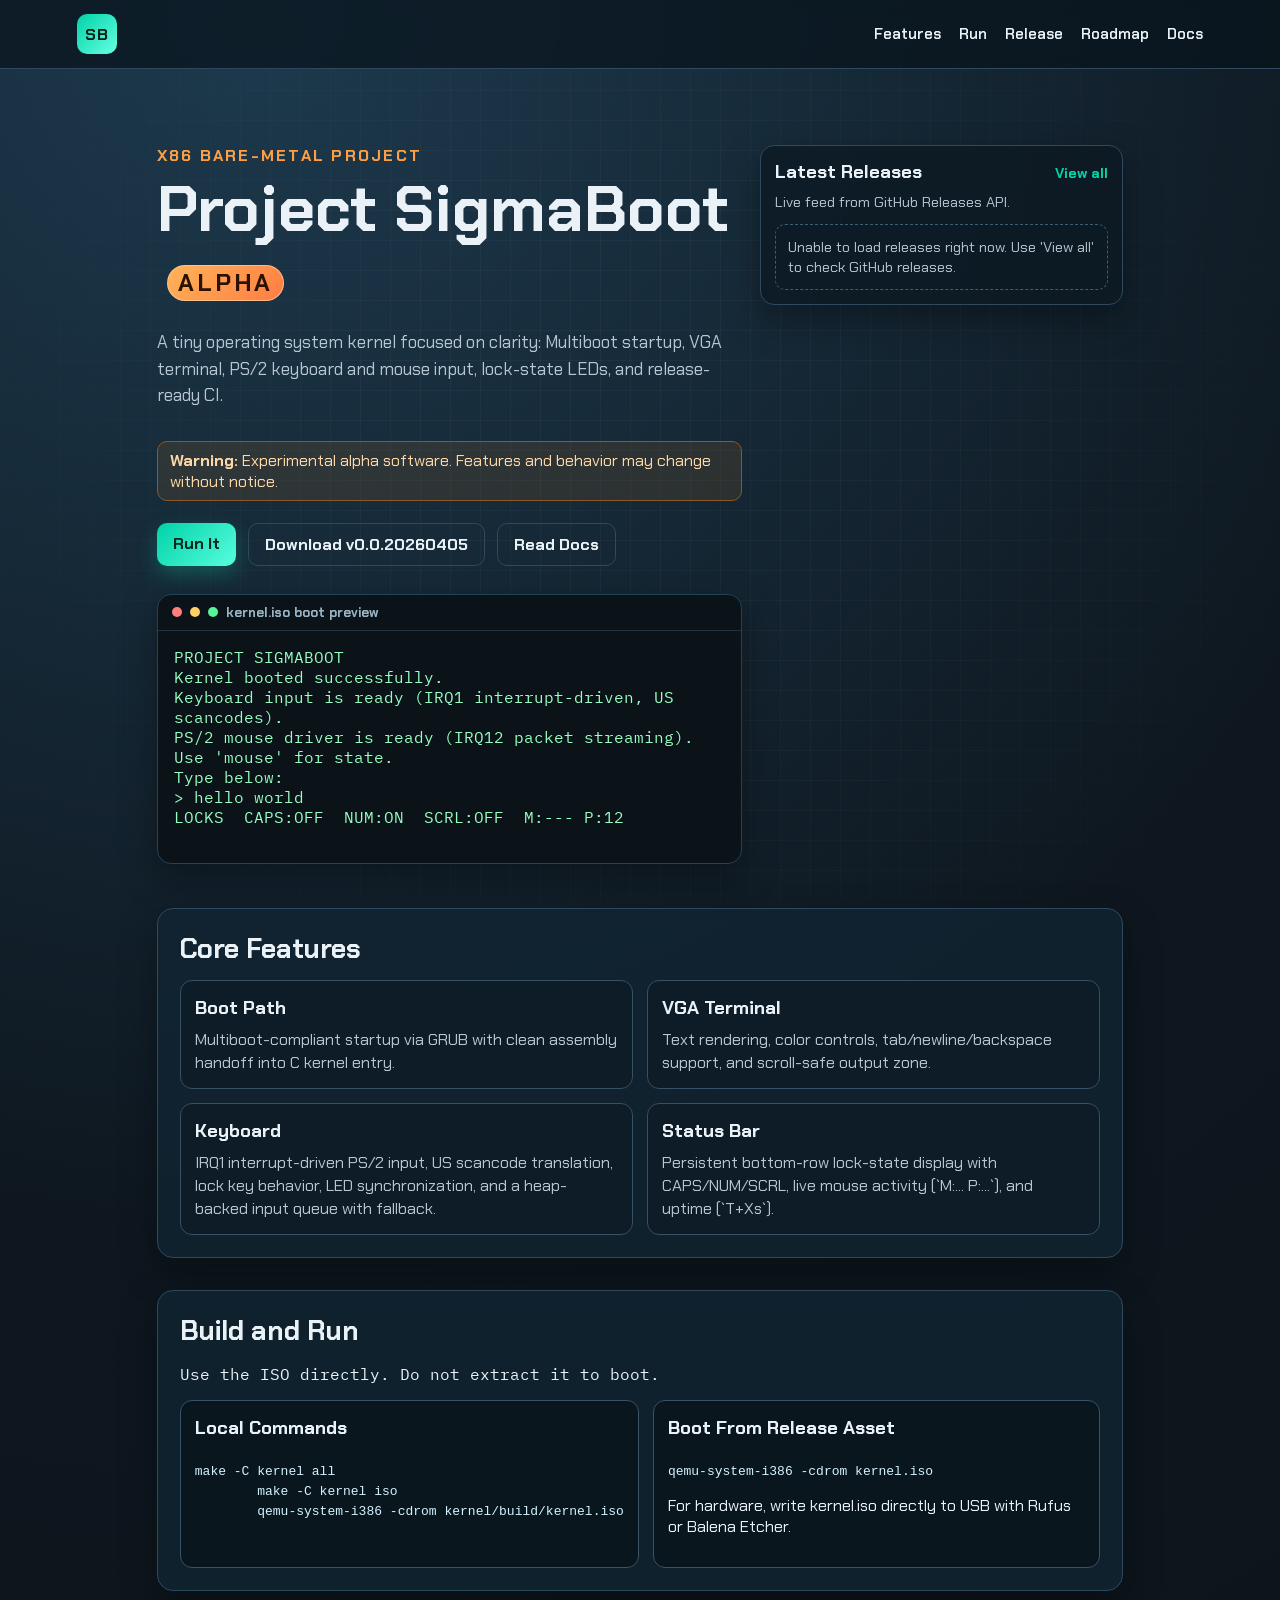
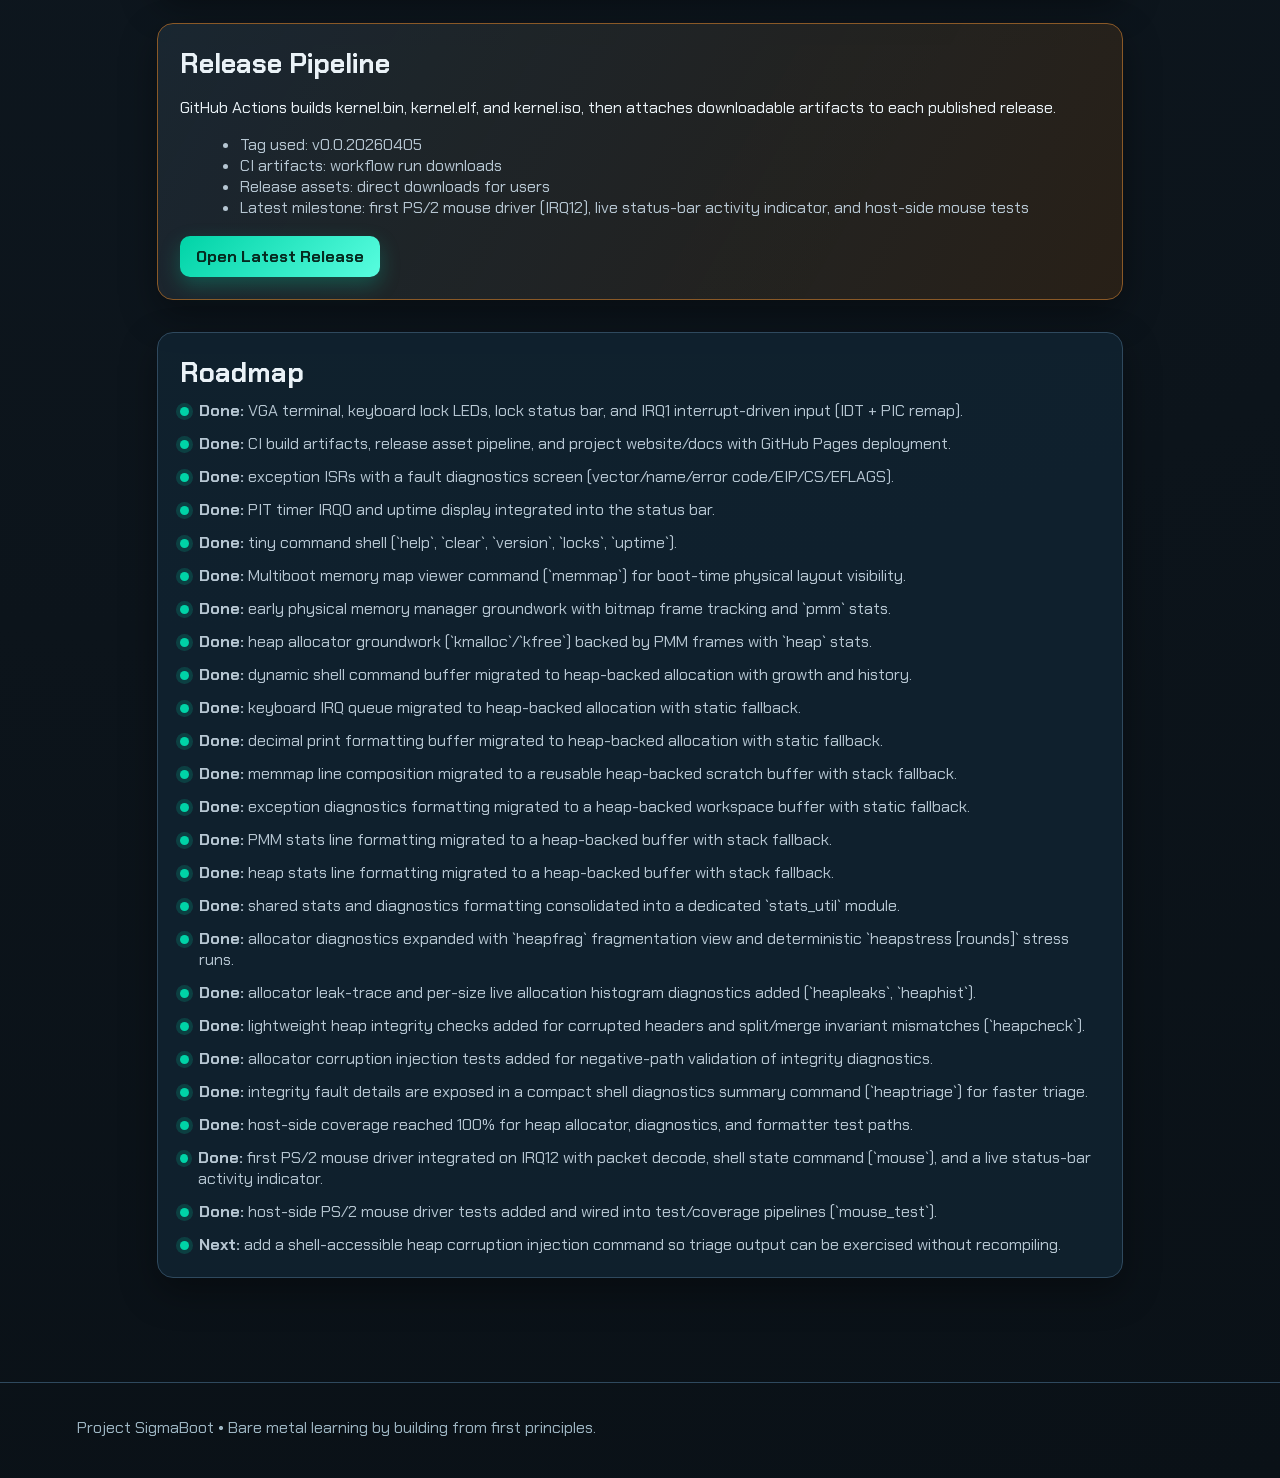
==== commit bb688836: "bum version" ====
--- a/site/index.html
+++ b/site/index.html
@@ -36,7 +36,7 @@
           <p class="warning-note"><strong>Warning:</strong> Experimental alpha software. Features and behavior may change without notice.</p>
           <div class="cta-row">
             <a class="btn btn-primary" href="#run">Run It</a>
-            <a class="btn btn-ghost" href="#release" id="download-latest-btn">Download v0.0.20260404.1</a>
+            <a class="btn btn-ghost" href="#release" id="download-latest-btn">Download v0.0.20260405</a>
             <a class="btn btn-ghost" href="docs.html">Read Docs</a>
           </div>
           <div class="terminal-glimpse" aria-label="Terminal preview">
@@ -116,7 +116,7 @@
         then attaches downloadable artifacts to each published release.
       </p>
       <ul>
-        <li>Tag used: v0.0.20260404.1</li>
+        <li>Tag used: v0.0.20260405</li>
         <li>CI artifacts: workflow run downloads</li>
         <li>Release assets: direct downloads for users</li>
         <li>Latest milestone: first PS/2 mouse driver (IRQ12), live status-bar activity indicator, and host-side mouse tests</li>
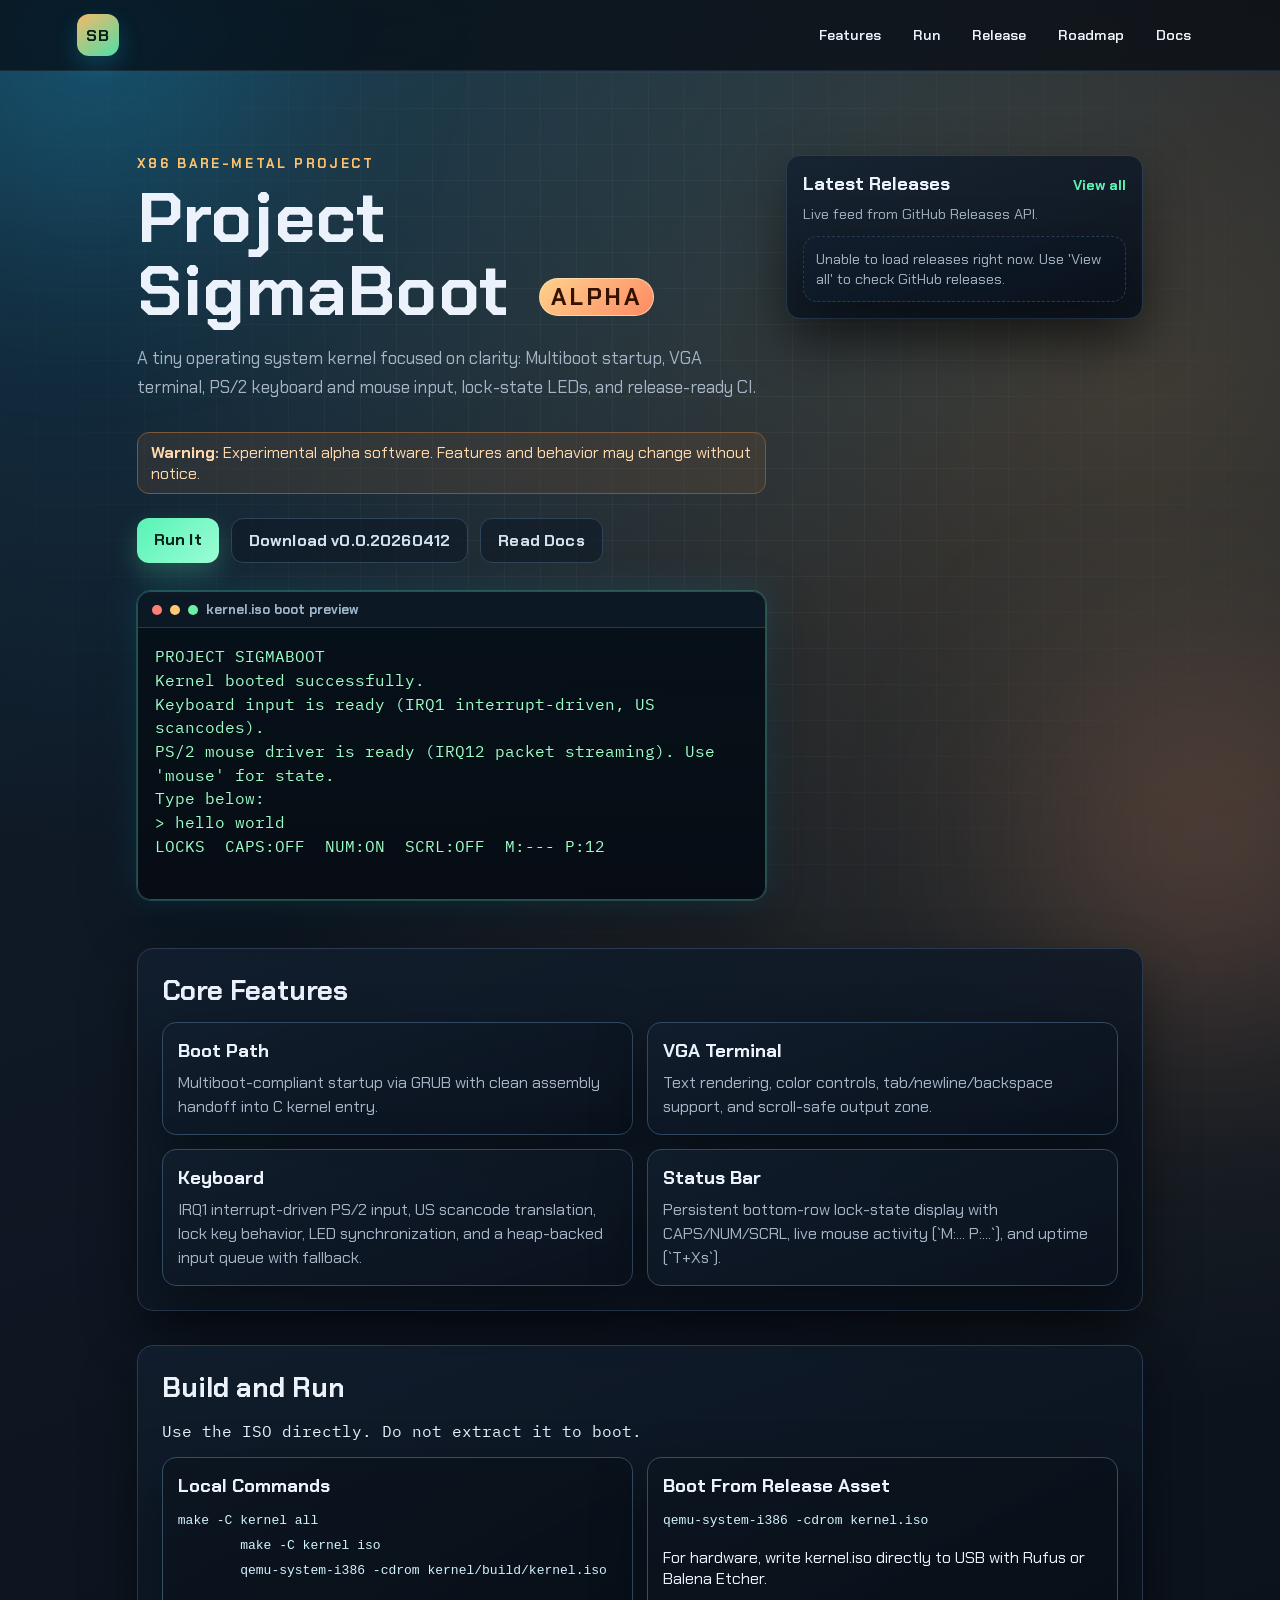
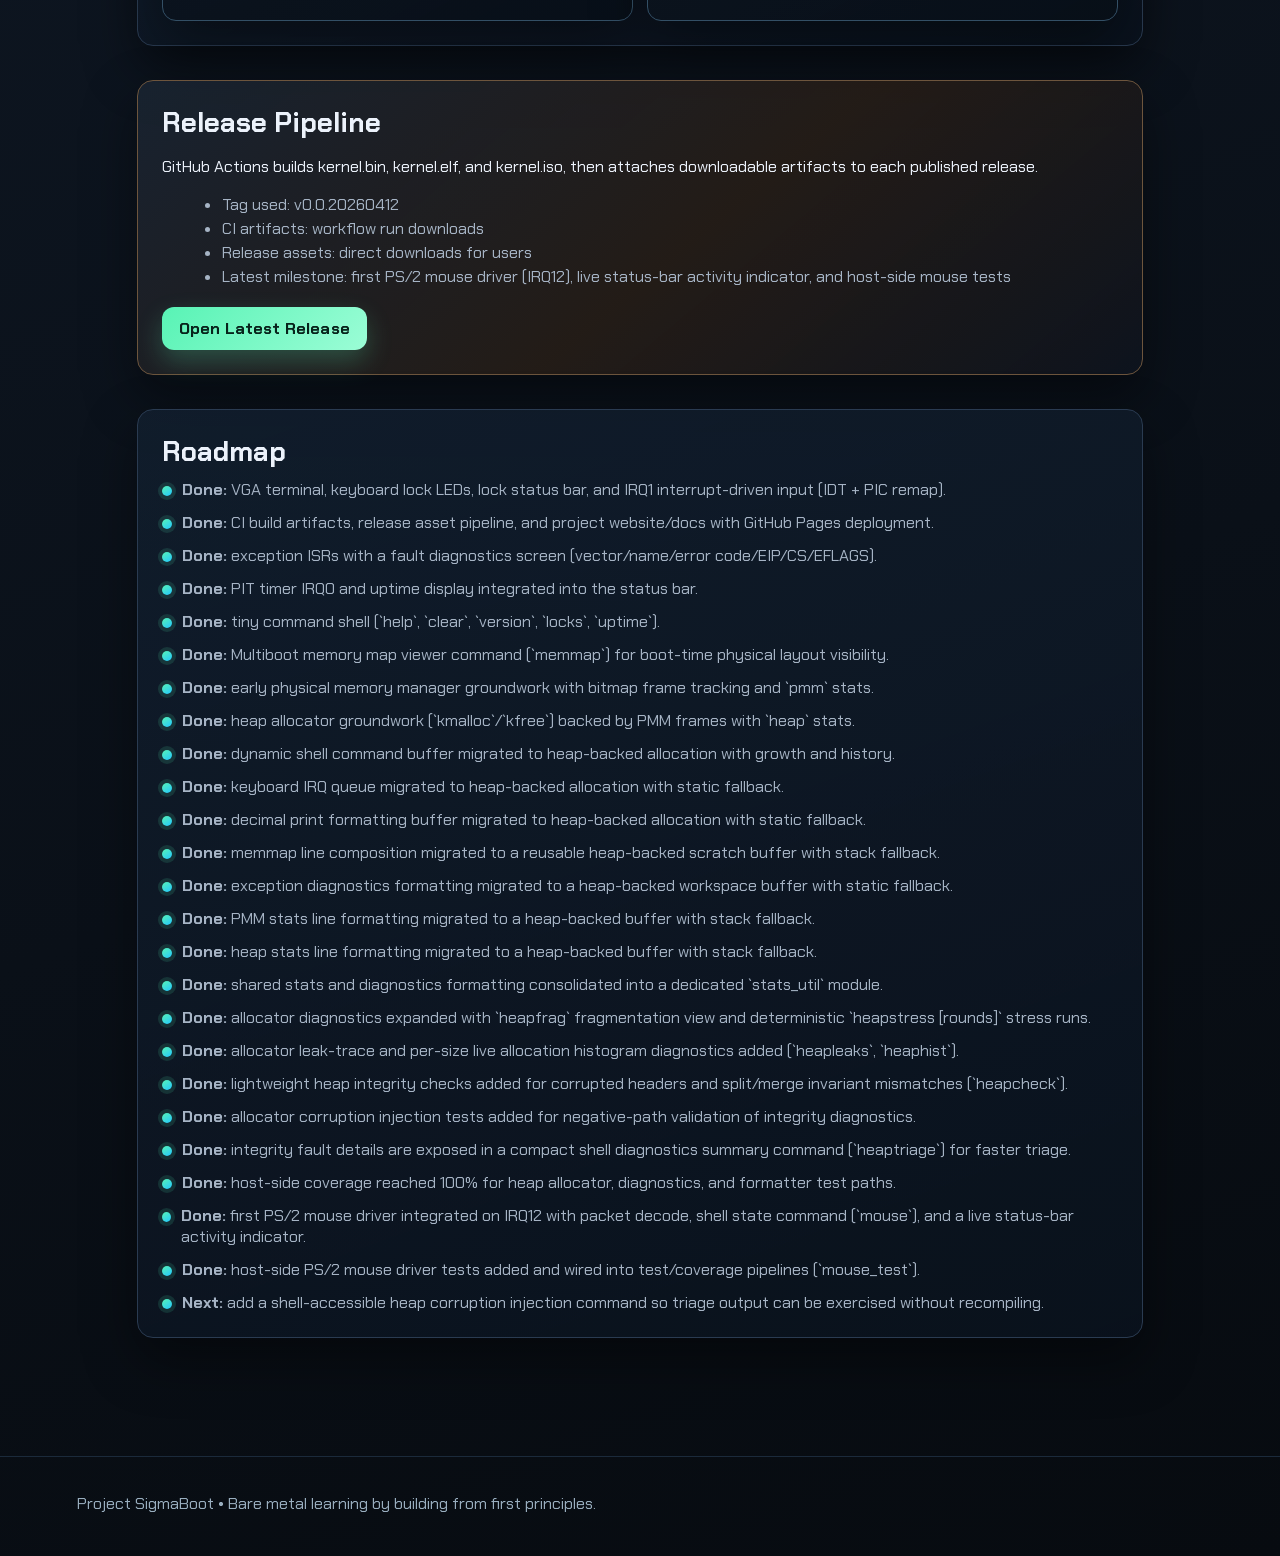
==== commit c1f36e9c: "📝 Update version to v0.0.20260412 in README and index.html" ====
--- a/site/index.html
+++ b/site/index.html
@@ -36,7 +36,7 @@
           <p class="warning-note"><strong>Warning:</strong> Experimental alpha software. Features and behavior may change without notice.</p>
           <div class="cta-row">
             <a class="btn btn-primary" href="#run">Run It</a>
-            <a class="btn btn-ghost" href="#release" id="download-latest-btn">Download v0.0.20260405</a>
+            <a class="btn btn-ghost" href="#release" id="download-latest-btn">Download v0.0.20260412</a>
             <a class="btn btn-ghost" href="docs.html">Read Docs</a>
           </div>
           <div class="terminal-glimpse" aria-label="Terminal preview">
@@ -116,7 +116,7 @@
         then attaches downloadable artifacts to each published release.
       </p>
       <ul>
-        <li>Tag used: v0.0.20260405</li>
+        <li>Tag used: v0.0.20260412</li>
         <li>CI artifacts: workflow run downloads</li>
         <li>Release assets: direct downloads for users</li>
         <li>Latest milestone: first PS/2 mouse driver (IRQ12), live status-bar activity indicator, and host-side mouse tests</li>
--- a/site/styles.css
+++ b/site/styles.css
@@ -1,15 +1,21 @@
 :root {
-  --bg: #0e171f;
-  --bg-soft: #132633;
-  --ink: #eaf2f7;
-  --ink-dim: #b6c6d2;
-  --line: #2f495e;
-  --brand: #00d3a7;
-  --brand-strong: #00a786;
-  --accent: #ff9f43;
-  --status: #155799;
-  --card: rgba(18, 38, 52, 0.76);
-  --shadow: 0 14px 36px rgba(0, 0, 0, 0.35);
+  --bg-0: #070b10;
+  --bg-1: #0d1520;
+  --bg-2: #121f2e;
+  --ink: #ecf2fb;
+  --ink-dim: #a6b4c5;
+  --line: #2a3b51;
+  --line-soft: #1b2a3b;
+  --brand: #58f3b5;
+  --brand-2: #23c8ff;
+  --signal: #ffc26c;
+  --danger: #ff996f;
+  --warning-border: #7f5636;
+  --warning-bg: rgba(127, 86, 54, 0.22);
+  --warning-text: #ffd8ac;
+  --card: linear-gradient(160deg, rgba(18, 31, 47, 0.82), rgba(10, 18, 29, 0.92));
+  --shadow: 0 22px 54px rgba(0, 0, 0, 0.42);
+  --glow: 0 0 0 1px rgba(88, 243, 181, 0.2), 0 0 36px rgba(35, 200, 255, 0.16);
 }
 
 * {
@@ -21,8 +27,11 @@
   margin: 0;
   padding: 0;
   color: var(--ink);
-  background: radial-gradient(circle at 20% 0%, #1d3a4e 0%, var(--bg) 38%, #0a1117 100%);
   font-family: "Chakra Petch", sans-serif;
+  background:
+    radial-gradient(circle at 12% -10%, rgba(35, 200, 255, 0.2), transparent 32%),
+    radial-gradient(circle at 88% 12%, rgba(255, 194, 108, 0.2), transparent 34%),
+    linear-gradient(160deg, var(--bg-2) 0%, var(--bg-1) 42%, var(--bg-0) 100%);
 }
 
 body {
@@ -31,14 +40,40 @@
   overflow-x: hidden;
 }
 
+body::before,
+body::after {
+  content: "";
+  position: fixed;
+  inset: auto;
+  width: 360px;
+  height: 360px;
+  border-radius: 999px;
+  filter: blur(100px);
+  pointer-events: none;
+  z-index: 0;
+}
+
+body::before {
+  top: -130px;
+  left: -90px;
+  background: rgba(35, 200, 255, 0.2);
+}
+
+body::after {
+  right: -110px;
+  bottom: -120px;
+  background: rgba(255, 153, 111, 0.18);
+}
+
 .bg-grid {
   position: fixed;
   inset: 0;
   background-image:
-    linear-gradient(rgba(255, 255, 255, 0.03) 1px, transparent 1px),
-    linear-gradient(90deg, rgba(255, 255, 255, 0.03) 1px, transparent 1px);
-  background-size: 30px 30px;
-  mask-image: radial-gradient(circle at center, black 34%, transparent 95%);
+    linear-gradient(rgba(255, 255, 255, 0.035) 1px, transparent 1px),
+    linear-gradient(90deg, rgba(255, 255, 255, 0.035) 1px, transparent 1px);
+  background-size: 36px 36px;
+  -webkit-mask-image: radial-gradient(circle at 50% 45%, black 28%, transparent 95%);
+  mask-image: radial-gradient(circle at 50% 45%, black 28%, transparent 95%);
   pointer-events: none;
   z-index: 0;
 }
@@ -46,69 +81,196 @@
 .topbar {
   position: sticky;
   top: 0;
-  z-index: 10;
+  z-index: 20;
   display: flex;
   justify-content: space-between;
   align-items: center;
+  gap: 12px;
   padding: 14px 6vw;
-  backdrop-filter: blur(10px);
-  background: rgba(9, 20, 28, 0.72);
-  border-bottom: 1px solid var(--line);
+  border-bottom: 1px solid var(--line-soft);
+  background: rgba(7, 12, 18, 0.74);
+  backdrop-filter: blur(13px) saturate(120%);
 }
 
 .logo {
-  width: 40px;
-  height: 40px;
-  border-radius: 10px;
+  width: 42px;
+  height: 42px;
+  border-radius: 12px;
   display: grid;
   place-items: center;
   font-weight: 700;
   letter-spacing: 0.08em;
-  background: linear-gradient(135deg, var(--brand), #66ffe2);
-  color: #042118;
+  background:
+    linear-gradient(145deg, rgba(255, 194, 108, 0.95), rgba(88, 243, 181, 0.9));
+  color: #06211a;
+  box-shadow: 0 10px 24px rgba(35, 200, 255, 0.2);
 }
 
 .topbar nav {
   display: flex;
-  gap: 18px;
+  gap: 8px;
+  flex-wrap: wrap;
 }
 
 .topbar a {
   color: var(--ink);
   text-decoration: none;
   font-weight: 600;
-  font-size: 0.95rem;
+  font-size: 0.9rem;
+  padding: 7px 11px;
+  border-radius: 999px;
+  border: 1px solid transparent;
+  transition: color 180ms ease, border-color 180ms ease, background 180ms ease;
 }
 
 .topbar a:hover {
-  color: var(--brand);
+  color: #c8fff2;
+  border-color: #2f4b62;
+  background: rgba(23, 39, 55, 0.68);
+}
+
+.topbar a:focus-visible,
+.cta-row .btn:focus-visible {
+  color: #c8fff2;
+  border-color: #2f4b62;
+  background: rgba(23, 39, 55, 0.68);
+  outline: 2px solid #7cf5d8;
+  outline-offset: 2px;
+  box-shadow: 0 0 0 4px rgba(35, 200, 255, 0.24);
+}
+
+.btn:focus-visible {
+  outline: 2px solid #7cf5d8;
+  outline-offset: 2px;
+  box-shadow: 0 0 0 4px rgba(35, 200, 255, 0.24);
+}
+
+.btn-ghost:focus-visible,
+.btn-primary:focus-visible {
+  transform: translateY(-2px);
 }
 
 main {
   position: relative;
   z-index: 1;
-  max-width: 1120px;
+  max-width: 1160px;
   margin: 0 auto;
-  padding: 28px 6vw 70px;
+  padding: 30px 6vw 80px;
 }
 
 .hero {
-  padding: 48px 0 12px;
+  padding: 54px 0 14px;
 }
 
 .hero-layout {
   display: grid;
-  grid-template-columns: minmax(0, 1.45fr) minmax(300px, 0.9fr);
-  gap: 18px;
+  grid-template-columns: minmax(0, 1.5fr) minmax(320px, 0.85fr);
+  gap: 20px;
   align-items: start;
 }
 
-.release-live {
+.eyebrow {
+  color: var(--signal);
+  text-transform: uppercase;
+  letter-spacing: 0.2em;
+  font-weight: 700;
+  margin: 0;
+  font-size: 0.82rem;
+}
+
+h1 {
+  margin: 10px 0 16px;
+  font-size: clamp(2.2rem, 5.9vw, 4.4rem);
+  letter-spacing: 0.01em;
+  line-height: 1.03;
+  text-wrap: balance;
+}
+
+.alpha-badge {
+  display: inline-block;
+  vertical-align: middle;
+  margin-left: 10px;
+  padding: 4px 11px;
+  border-radius: 999px;
+  font-size: 0.34em;
+  letter-spacing: 0.12em;
+  line-height: 1.2;
+  background: linear-gradient(135deg, #ffd18c, #ff8a63);
+  color: #351200;
+  border: 1px solid rgba(255, 224, 186, 0.8);
+}
+
+.subtitle {
+  max-width: 760px;
+  color: var(--ink-dim);
+  font-size: 1.08rem;
+  line-height: 1.64;
+}
+
+.warning-note {
+  margin: 14px 0 0;
+  display: inline-block;
+  border: 1px solid var(--warning-border);
+  background: var(--warning-bg);
+  color: var(--warning-text);
+  padding: 9px 13px;
+  border-radius: 12px;
+}
+
+.cta-row {
+  margin-top: 24px;
+  display: flex;
+  gap: 12px;
+  flex-wrap: wrap;
+}
+
+.btn {
+  display: inline-block;
+  padding: 11px 17px;
+  border-radius: 12px;
+  text-decoration: none;
+  font-weight: 700;
+  letter-spacing: 0.01em;
+  transition: transform 180ms ease, box-shadow 180ms ease, border-color 180ms ease;
+}
+
+.btn:hover {
+  transform: translateY(-2px);
+}
+
+.btn-primary {
+  color: #07231b;
+  background: linear-gradient(135deg, var(--brand), #9bfdd6);
+  box-shadow: 0 11px 26px rgba(88, 243, 181, 0.24);
+}
+
+.btn-ghost {
+  border: 1px solid #2e4458;
+  color: #d2e1f0;
+  background: rgba(14, 25, 38, 0.62);
+}
+
+.btn-ghost:hover {
+  box-shadow: 0 0 0 1px rgba(35, 200, 255, 0.28);
+}
+
+.release-live,
+.panel,
+.code-box,
+.card,
+.doc-card,
+.diagram-wrap,
+.terminal-glimpse,
+.release-item,
+.release-state {
   border: 1px solid var(--line);
   border-radius: 14px;
-  padding: 14px;
-  background: rgba(12, 25, 34, 0.78);
+  background: var(--card);
   box-shadow: var(--shadow);
+}
+
+.release-live {
+  padding: 16px;
 }
 
 .release-live-head {
@@ -120,7 +282,7 @@
 
 .release-live-head h2 {
   margin: 0;
-  font-size: 1.15rem;
+  font-size: 1.16rem;
 }
 
 .release-live-head a {
@@ -141,14 +303,12 @@
   margin: 0;
   padding: 0;
   display: grid;
-  gap: 8px;
+  gap: 9px;
 }
 
 .release-item {
-  border: 1px solid #365163;
-  border-radius: 10px;
-  padding: 10px;
-  background: rgba(13, 28, 38, 0.86);
+  padding: 11px;
+  border-color: #30475e;
 }
 
 .release-item-top {
@@ -159,13 +319,13 @@
 }
 
 .release-tag {
-  color: var(--ink);
+  color: #e8f5ff;
   text-decoration: none;
   font-weight: 700;
 }
 
 .release-tag:hover {
-  color: var(--brand);
+  color: #9efbe2;
 }
 
 .release-badge {
@@ -174,17 +334,17 @@
   letter-spacing: 0.08em;
   border-radius: 999px;
   padding: 2px 8px;
-  border: 1px solid #4588b1;
-  color: #b9e7ff;
+  border: 1px solid #4c7190;
+  color: #caebff;
 }
 
 .release-badge.pre {
-  border-color: #8a5927;
-  color: #ffd8a8;
+  border-color: #8a5f38;
+  color: #ffd8b0;
 }
 
 .release-meta {
-  margin-top: 6px;
+  margin-top: 7px;
   color: var(--ink-dim);
   font-size: 0.86rem;
   display: flex;
@@ -199,188 +359,110 @@
 }
 
 .release-asset-link {
-  color: var(--brand);
+  color: #8ef8d7;
   text-decoration: none;
   font-weight: 700;
-  font-size: 0.86rem;
-  border: 1px solid #2f6077;
+  font-size: 0.84rem;
+  border: 1px solid #33576e;
   border-radius: 8px;
-  padding: 4px 8px;
-  background: rgba(10, 31, 42, 0.58);
+  padding: 5px 9px;
+  background: rgba(10, 31, 42, 0.56);
 }
 
 .release-asset-link:hover {
-  color: #79ffe6;
-  border-color: #4ea0bf;
+  color: #c7fff0;
 }
 
 .release-state {
-  border: 1px dashed #3e5e71;
-  border-radius: 10px;
   padding: 12px;
-  color: var(--ink-dim);
-  background: rgba(13, 28, 38, 0.65);
+  border-style: dashed;
+  color: var(--ink-dim);
   font-size: 0.92rem;
-}
-
-.eyebrow {
-  color: var(--accent);
-  text-transform: uppercase;
-  letter-spacing: 0.14em;
-  font-weight: 700;
-  margin: 0;
-}
-
-h1 {
-  margin: 10px 0 14px;
-  font-size: clamp(2.1rem, 5.5vw, 4rem);
-  line-height: 1.06;
-}
-
-.alpha-badge {
-  display: inline-block;
-  vertical-align: middle;
-  margin-left: 10px;
-  padding: 4px 10px;
-  border-radius: 999px;
-  font-size: 0.38em;
-  letter-spacing: 0.12em;
-  line-height: 1.1;
-  background: linear-gradient(135deg, #ffb35a, #ff7d42);
-  color: #2c1200;
-  border: 1px solid rgba(255, 214, 170, 0.65);
-}
-
-.subtitle {
-  max-width: 740px;
-  color: var(--ink-dim);
-  font-size: 1.08rem;
-  line-height: 1.55;
-}
-
-.warning-note {
-  margin: 14px 0 0;
-  display: inline-block;
-  border: 1px solid #8a5927;
-  background: rgba(138, 89, 39, 0.2);
-  color: #ffd8a8;
-  padding: 8px 12px;
-  border-radius: 10px;
-}
-
-.cta-row {
-  margin-top: 22px;
-  display: flex;
-  gap: 12px;
-  flex-wrap: wrap;
-}
-
-.btn {
-  display: inline-block;
-  padding: 10px 16px;
-  border-radius: 10px;
-  text-decoration: none;
-  font-weight: 700;
-  transition: transform 150ms ease, box-shadow 150ms ease;
-}
-
-.btn:hover {
-  transform: translateY(-1px);
-}
-
-.btn-primary {
-  background: linear-gradient(135deg, var(--brand), #58fddf);
-  color: #052a20;
-  box-shadow: 0 8px 20px rgba(0, 211, 167, 0.27);
-}
-
-.btn-ghost {
-  border: 1px solid var(--line);
-  color: var(--ink);
 }
 
 .terminal-glimpse {
   margin-top: 28px;
-  border: 1px solid #214358;
-  border-radius: 14px;
   overflow: hidden;
-  box-shadow: var(--shadow);
-  background: #0b1218;
+  border-color: #2f4b5f;
+  box-shadow: var(--glow), var(--shadow);
 }
 
 .terminal-top {
   display: flex;
   align-items: center;
   gap: 8px;
-  border-bottom: 1px solid #1f3544;
+  border-bottom: 1px solid #233a4a;
   padding: 9px 14px;
   font-size: 0.82rem;
-  color: #98b4c4;
+  color: #9db5c7;
+  background: rgba(13, 25, 37, 0.95);
 }
 
 .terminal-top span {
   width: 10px;
   height: 10px;
   border-radius: 50%;
-  background: #335769;
 }
 
 .terminal-top span:nth-child(1) {
-  background: #ff7f7f;
+  background: #ff8072;
 }
 
 .terminal-top span:nth-child(2) {
-  background: #ffd166;
+  background: #ffca73;
 }
 
 .terminal-top span:nth-child(3) {
-  background: #56f59c;
+  background: #6bf0a6;
 }
 
 .terminal-glimpse pre {
   margin: 0;
-  padding: 16px;
+  padding: 17px;
   font-family: "IBM Plex Mono", monospace;
-  color: #96ffc2;
+  color: #9fffc8;
   white-space: pre-wrap;
+  line-height: 1.48;
+  background:
+    linear-gradient(180deg, rgba(6, 16, 24, 0.95), rgba(7, 12, 20, 0.95));
 }
 
 .panel {
-  margin-top: 32px;
-  border: 1px solid var(--line);
+  margin-top: 34px;
+  padding: 24px;
   border-radius: 16px;
-  padding: 22px;
-  background: var(--card);
-  box-shadow: var(--shadow);
 }
 
 .panel h2 {
   margin: 0 0 10px;
-  font-size: 1.7rem;
-}
-
-.card-grid {
+  font-size: 1.72rem;
+}
+
+.card-grid,
+.doc-grid {
   margin-top: 14px;
   display: grid;
   grid-template-columns: repeat(2, minmax(0, 1fr));
   gap: 14px;
 }
 
-.card {
-  border: 1px solid #365163;
-  border-radius: 12px;
-  padding: 14px;
-  background: rgba(14, 28, 37, 0.74);
-}
-
-.card h3 {
+.card,
+.doc-card {
+  padding: 15px;
+  border-color: #324a61;
+}
+
+.card h3,
+.doc-card h3,
+.code-box h3 {
   margin: 0 0 8px;
 }
 
-.card p {
+.card p,
+.doc-card p {
   margin: 0;
   color: var(--ink-dim);
-  line-height: 1.45;
+  line-height: 1.5;
 }
 
 .mono {
@@ -389,36 +471,34 @@
 
 .split {
   display: grid;
-  grid-template-columns: 1fr 1fr;
+  grid-template-columns: repeat(2, minmax(0, 1fr));
   gap: 14px;
 }
 
 .code-box {
-  border: 1px solid #395366;
-  border-radius: 12px;
-  padding: 14px;
-  background: rgba(10, 20, 28, 0.78);
-}
-
-.code-box h3 {
-  margin-top: 0;
+  padding: 15px;
+  border-color: #334f65;
+  background: linear-gradient(150deg, rgba(12, 21, 32, 0.84), rgba(8, 15, 24, 0.94));
 }
 
 .code-box pre {
   margin: 0;
   overflow-x: auto;
   font-family: "IBM Plex Mono", monospace;
-  color: #d2f4ff;
+  color: #d2f3ff;
+  line-height: 1.54;
 }
 
 .accent {
-  border-color: #8a5927;
-  background: linear-gradient(120deg, rgba(28, 42, 53, 0.84) 0%, rgba(51, 37, 22, 0.72) 100%);
+  border-color: #6d553d;
+  background:
+    linear-gradient(140deg, rgba(26, 37, 51, 0.84) 0%, rgba(43, 31, 22, 0.76) 55%, rgba(14, 20, 30, 0.92) 100%);
 }
 
 .panel ul {
   margin: 10px 0 18px 20px;
   color: var(--ink-dim);
+  line-height: 1.5;
 }
 
 .timeline {
@@ -434,11 +514,11 @@
 
 .point span {
   margin-top: 7px;
-  width: 9px;
-  height: 9px;
+  width: 10px;
+  height: 10px;
   border-radius: 50%;
-  background: var(--brand);
-  box-shadow: 0 0 0 4px rgba(0, 211, 167, 0.18);
+  background: linear-gradient(145deg, var(--brand), var(--brand-2));
+  box-shadow: 0 0 0 4px rgba(88, 243, 181, 0.13);
 }
 
 .point p {
@@ -446,34 +526,10 @@
   color: var(--ink-dim);
 }
 
-.doc-grid {
-  margin-top: 10px;
-  display: grid;
-  grid-template-columns: repeat(2, minmax(0, 1fr));
-  gap: 12px;
-}
-
-.doc-card {
-  border: 1px solid #365163;
-  border-radius: 12px;
-  padding: 14px;
-  background: rgba(12, 26, 35, 0.78);
-}
-
-.doc-card h3 {
-  margin: 0 0 8px;
-}
-
-.doc-card p {
-  margin: 0;
-  color: var(--ink-dim);
-  line-height: 1.45;
-}
-
 .doc-list {
   margin: 0 0 14px 20px;
   color: var(--ink-dim);
-  line-height: 1.5;
+  line-height: 1.58;
 }
 
 .doc-list li {
@@ -484,25 +540,25 @@
   width: 100%;
   border-collapse: collapse;
   overflow: hidden;
-  border-radius: 10px;
-  border: 1px solid #365163;
+  border-radius: 12px;
+  border: 1px solid #334d64;
 }
 
 .doc-table th,
 .doc-table td {
   text-align: left;
-  padding: 10px 12px;
-  border-bottom: 1px solid #2f4658;
+  padding: 11px 12px;
+  border-bottom: 1px solid #2a4154;
 }
 
 .doc-table thead th {
-  color: #d9f8ee;
-  background: rgba(19, 49, 65, 0.76);
+  color: #e2fcf5;
+  background: rgba(24, 49, 67, 0.84);
 }
 
 .doc-table tbody td {
   color: var(--ink-dim);
-  background: rgba(10, 21, 28, 0.5);
+  background: rgba(10, 21, 29, 0.6);
 }
 
 .doc-table tbody tr:last-child td {
@@ -511,10 +567,9 @@
 
 .diagram-wrap {
   margin-top: 12px;
-  border: 1px solid #365163;
-  border-radius: 12px;
-  background: rgba(10, 20, 28, 0.78);
+  border-color: #324d64;
   padding: 10px;
+  background: linear-gradient(150deg, rgba(12, 24, 35, 0.86), rgba(8, 15, 24, 0.95));
 }
 
 .arch-diagram {
@@ -534,28 +589,28 @@
 }
 
 .d-boot {
-  fill: rgba(0, 168, 132, 0.16);
-  stroke: #2fd8b3;
+  fill: rgba(90, 244, 180, 0.14);
+  stroke: #6fffd0;
 }
 
 .d-core {
-  fill: rgba(255, 159, 67, 0.14);
-  stroke: #ffb562;
+  fill: rgba(255, 194, 108, 0.14);
+  stroke: #ffd58f;
 }
 
 .d-display {
   fill: rgba(79, 172, 254, 0.14);
-  stroke: #84c8ff;
+  stroke: #97d5ff;
 }
 
 .d-int {
-  fill: rgba(254, 202, 87, 0.14);
-  stroke: #ffd87c;
+  fill: rgba(255, 153, 111, 0.14);
+  stroke: #ffb798;
 }
 
 .d-io {
-  fill: rgba(255, 107, 129, 0.14);
-  stroke: #ff9ab0;
+  fill: rgba(174, 142, 255, 0.12);
+  stroke: #cab5ff;
 }
 
 .d-user {
@@ -567,13 +622,13 @@
   font-family: "Chakra Petch", sans-serif;
   font-size: 23px;
   font-weight: 700;
-  fill: #eaf7ff;
+  fill: #ecf7ff;
 }
 
 .d-text {
   font-family: "IBM Plex Mono", monospace;
   font-size: 16px;
-  fill: #b4d2e1;
+  fill: #bdd7e8;
 }
 
 .d-arrow {
@@ -589,29 +644,29 @@
 footer {
   position: relative;
   z-index: 1;
-  border-top: 1px solid var(--line);
-  margin-top: 34px;
-  padding: 18px 6vw 24px;
-  color: #9db5c2;
+  border-top: 1px solid var(--line-soft);
+  margin-top: 38px;
+  padding: 20px 6vw 26px;
+  color: #99aebf;
 }
 
 .reveal {
   opacity: 0;
   transform: translateY(12px);
-  animation: rise-in 580ms ease forwards;
+  animation: rise-in 620ms cubic-bezier(0.21, 0.95, 0.32, 1) forwards;
 }
 
 .stagger > * {
   opacity: 0;
-  transform: translateY(10px);
-  animation: rise-in 560ms ease forwards;
-}
-
-.stagger > :nth-child(1) { animation-delay: 60ms; }
-.stagger > :nth-child(2) { animation-delay: 140ms; }
-.stagger > :nth-child(3) { animation-delay: 220ms; }
-.stagger > :nth-child(4) { animation-delay: 300ms; }
-.stagger > :nth-child(5) { animation-delay: 380ms; }
+  transform: translateY(12px);
+  animation: rise-in 620ms cubic-bezier(0.21, 0.95, 0.32, 1) forwards;
+}
+
+.stagger > :nth-child(1) { animation-delay: 80ms; }
+.stagger > :nth-child(2) { animation-delay: 170ms; }
+.stagger > :nth-child(3) { animation-delay: 260ms; }
+.stagger > :nth-child(4) { animation-delay: 350ms; }
+.stagger > :nth-child(5) { animation-delay: 440ms; }
 
 @keyframes rise-in {
   to {
@@ -620,7 +675,16 @@
   }
 }
 
-@media (max-width: 860px) {
+@media (prefers-reduced-motion: reduce) {
+  .reveal,
+  .stagger > * {
+    animation: none !important;
+    transform: none !important;
+    opacity: 1 !important;
+  }
+}
+
+@media (max-width: 920px) {
   .hero-layout,
   .card-grid,
   .split,
@@ -628,6 +692,10 @@
     grid-template-columns: 1fr;
   }
 
+  .topbar {
+    flex-wrap: wrap;
+  }
+
   .d-title {
     font-size: 20px;
   }
@@ -640,29 +708,30 @@
   .d-arrow-warm {
     stroke-width: 1.8;
   }
-
-  .topbar {
-    flex-wrap: wrap;
-    gap: 10px;
-  }
-
-  .topbar nav {
-    flex-wrap: wrap;
-    gap: 12px;
-  }
-}
-
-@media (max-width: 520px) {
+}
+
+@media (max-width: 560px) {
+  main {
+    padding-left: 4.8vw;
+    padding-right: 4.8vw;
+  }
+
   .hero {
-    padding-top: 30px;
+    padding-top: 34px;
   }
 
   h1 {
-    font-size: 2rem;
-  }
-
-  .panel {
+    font-size: 2.05rem;
+  }
+
+  .panel,
+  .release-live {
     padding: 16px;
+  }
+
+  .btn {
+    width: 100%;
+    text-align: center;
   }
 
   .d-title {
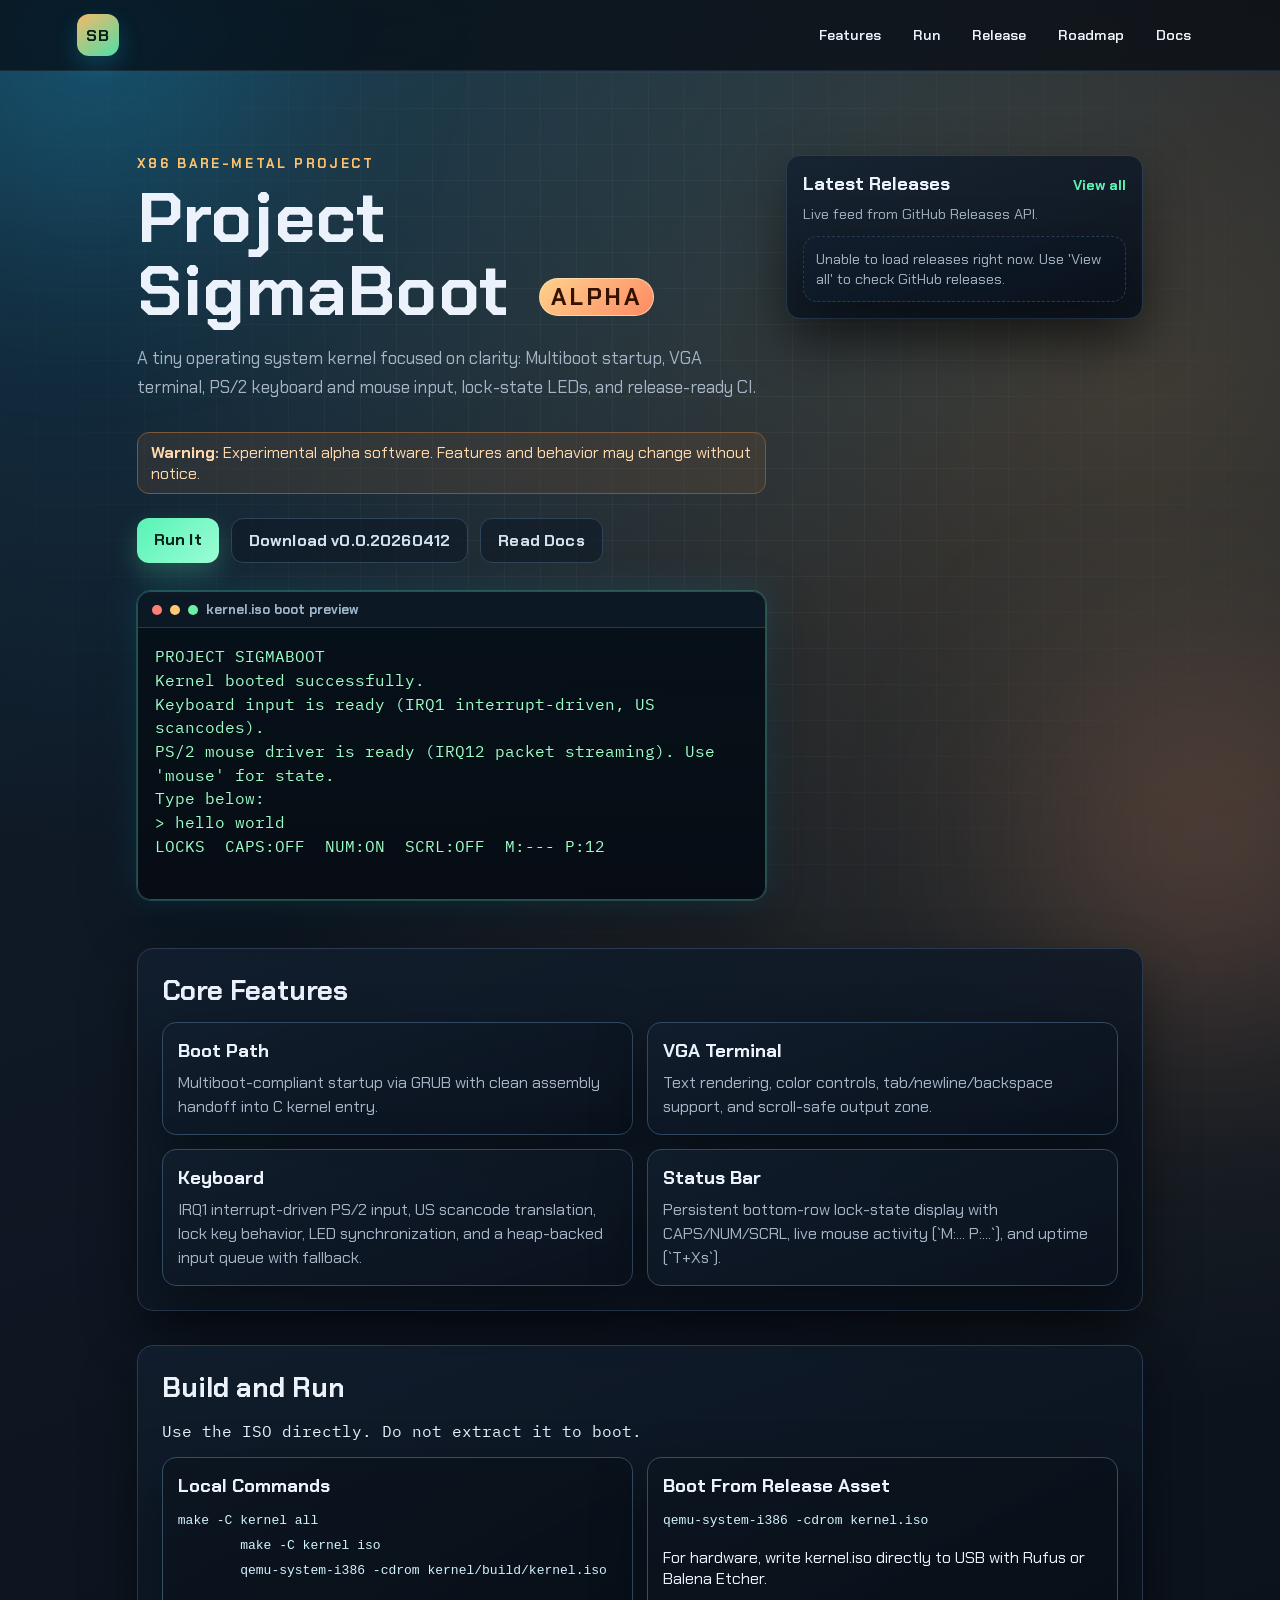
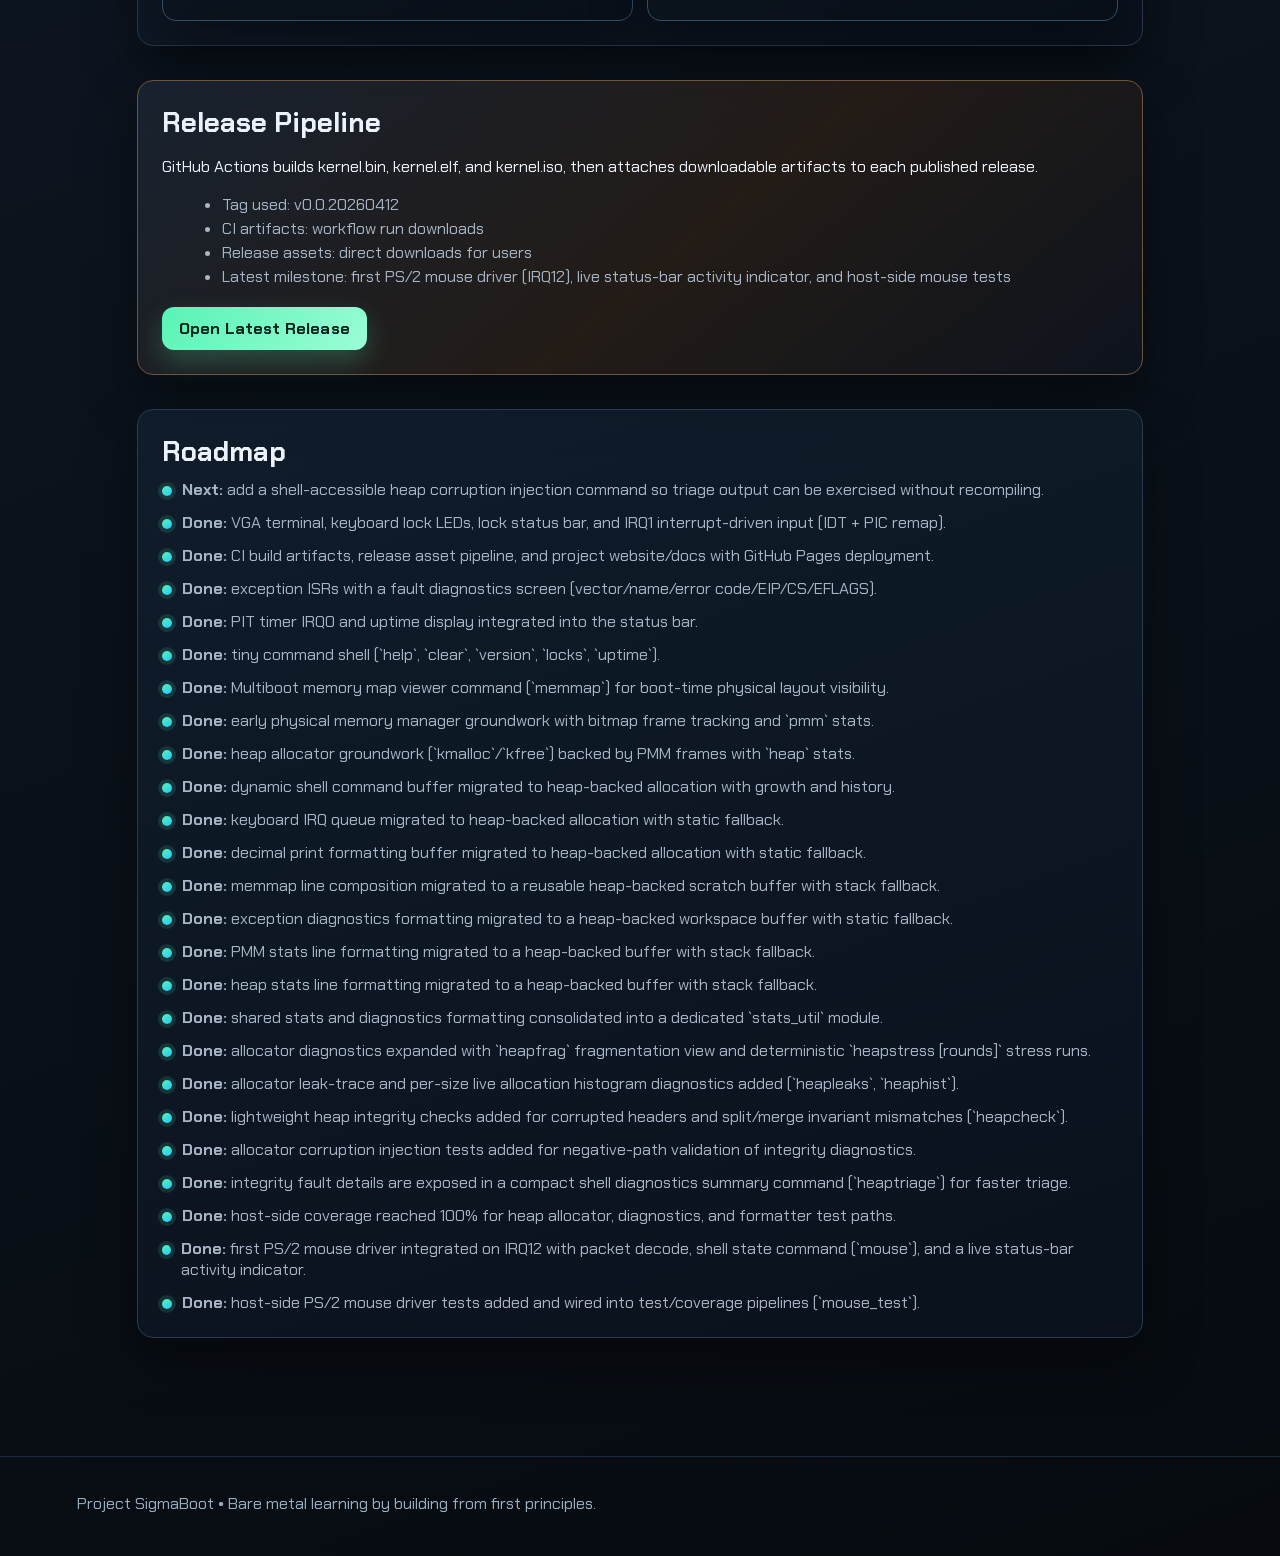
==== commit f606e4a8: "📝 Update roadmap section in index.html to include new shell-accessible heap corruption injection com" ====
--- a/site/index.html
+++ b/site/index.html
@@ -129,6 +129,10 @@
       <div class="timeline">
         <div class="point">
           <span></span>
+          <p><strong>Next:</strong> add a shell-accessible heap corruption injection command so triage output can be exercised without recompiling.</p>
+        </div>
+        <div class="point">
+          <span></span>
           <p><strong>Done:</strong> VGA terminal, keyboard lock LEDs, lock status bar, and IRQ1 interrupt-driven input (IDT + PIC remap).</p>
         </div>
         <div class="point">
@@ -222,10 +226,6 @@
         <div class="point">
           <span></span>
           <p><strong>Done:</strong> host-side PS/2 mouse driver tests added and wired into test/coverage pipelines (`mouse_test`).</p>
-        </div>
-        <div class="point">
-          <span></span>
-          <p><strong>Next:</strong> add a shell-accessible heap corruption injection command so triage output can be exercised without recompiling.</p>
         </div>
       </div>
     </section>
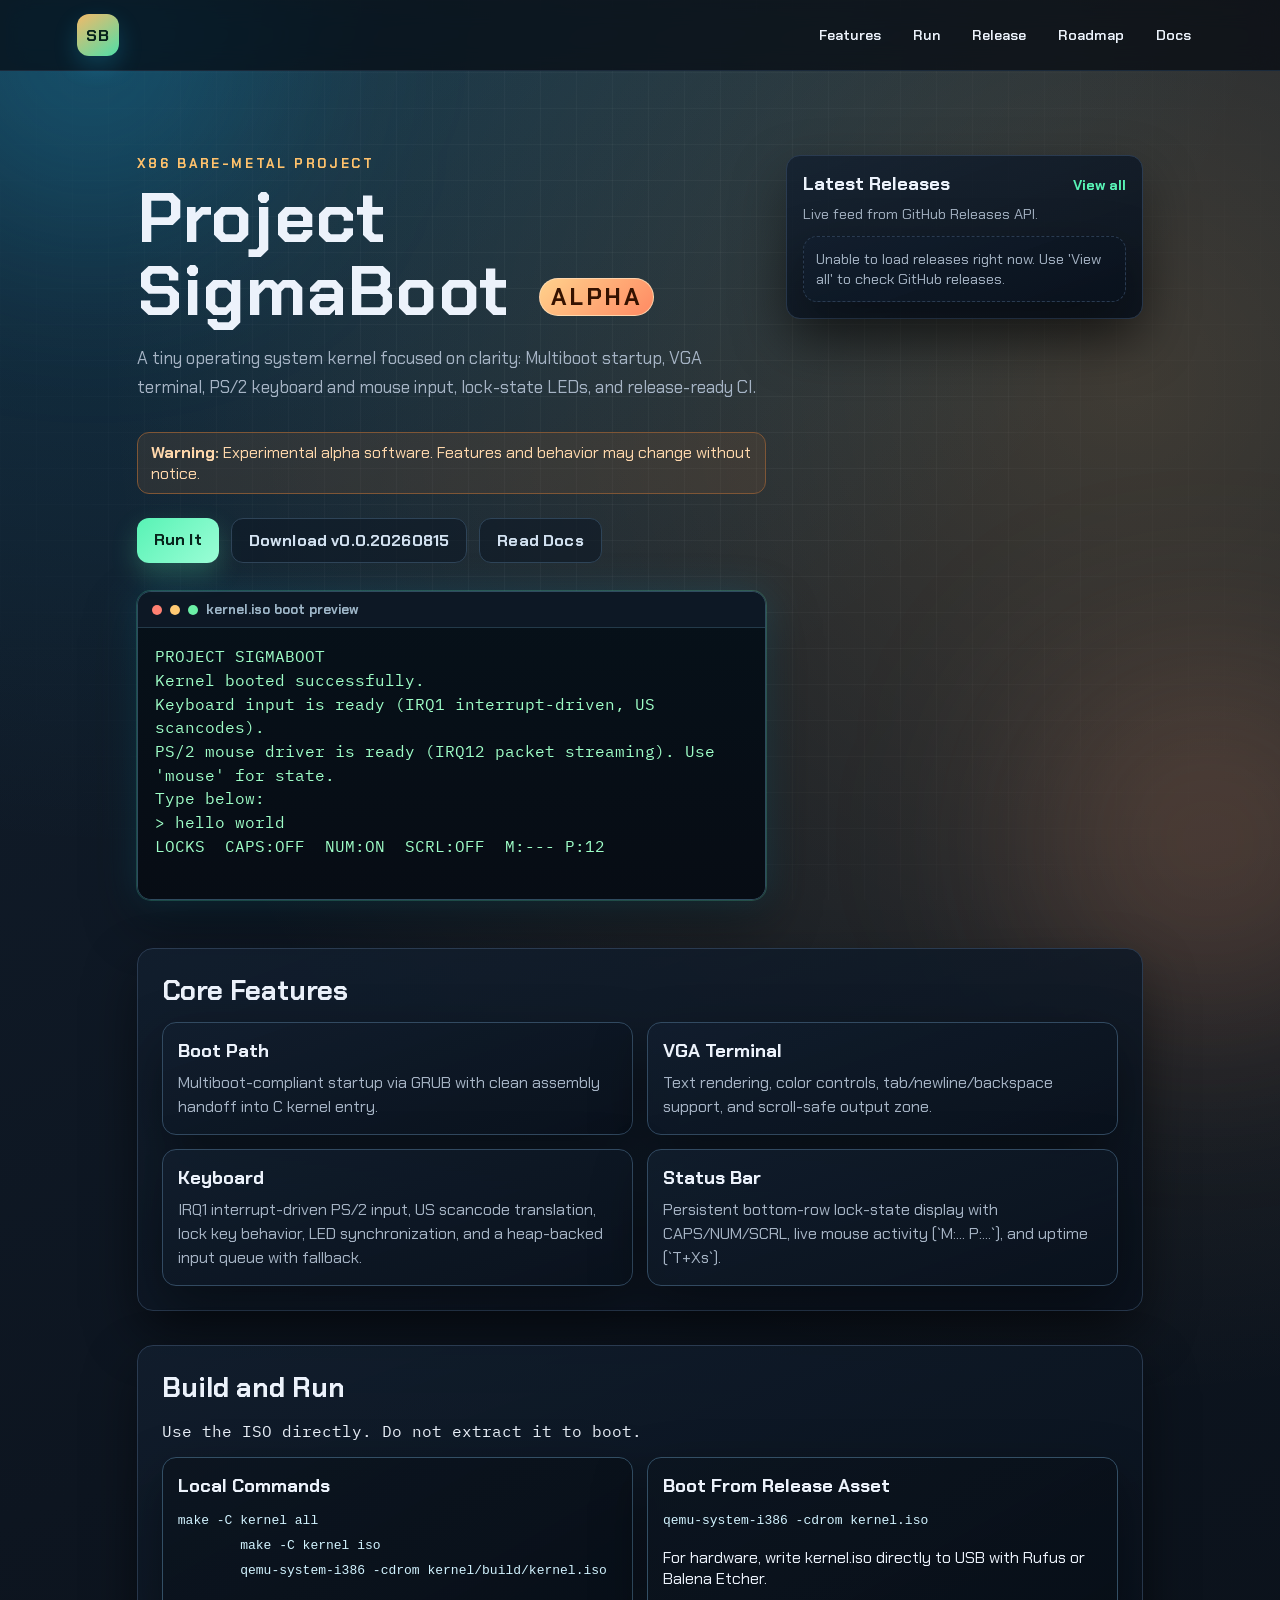
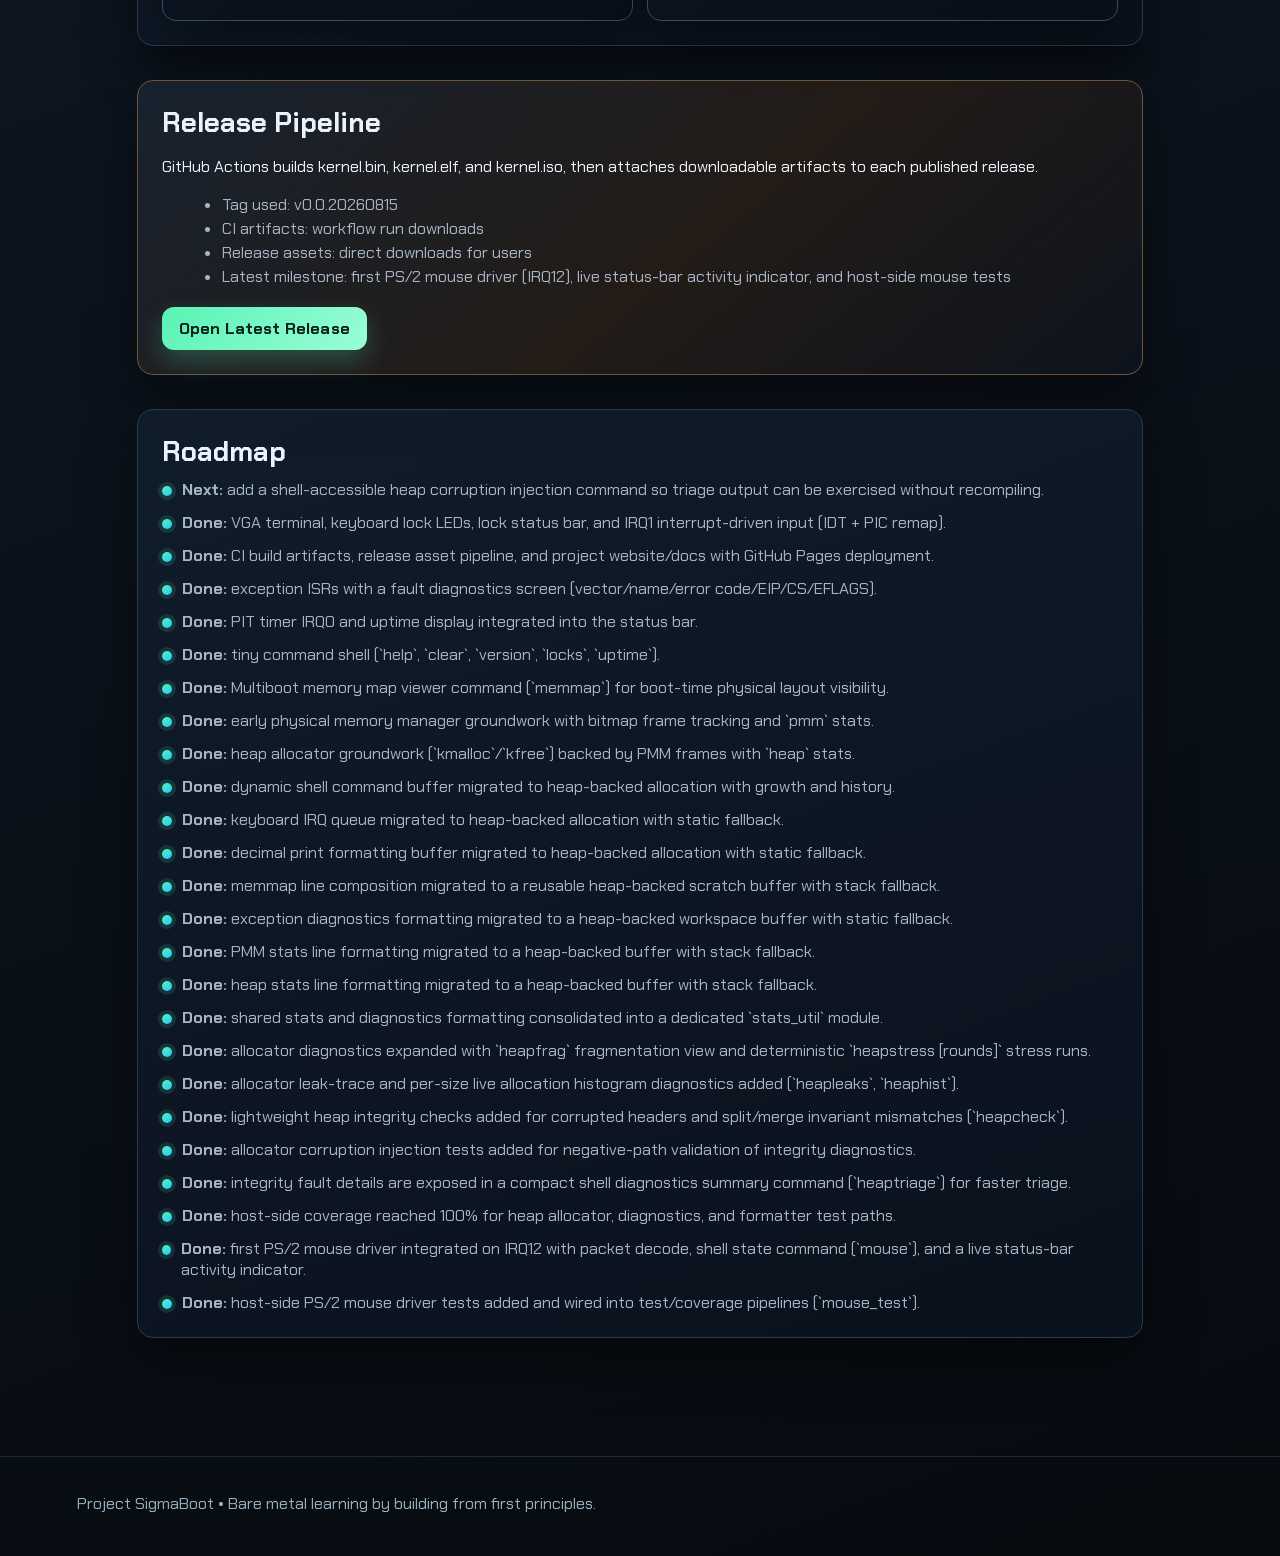
==== commit 67939d78: "BUMP" ====
--- a/site/index.html
+++ b/site/index.html
@@ -36,7 +36,7 @@
           <p class="warning-note"><strong>Warning:</strong> Experimental alpha software. Features and behavior may change without notice.</p>
           <div class="cta-row">
             <a class="btn btn-primary" href="#run">Run It</a>
-            <a class="btn btn-ghost" href="#release" id="download-latest-btn">Download v0.0.20260412</a>
+            <a class="btn btn-ghost" href="#release" id="download-latest-btn">Download v0.0.20260815</a>
             <a class="btn btn-ghost" href="docs.html">Read Docs</a>
           </div>
           <div class="terminal-glimpse" aria-label="Terminal preview">
@@ -116,7 +116,7 @@
         then attaches downloadable artifacts to each published release.
       </p>
       <ul>
-        <li>Tag used: v0.0.20260412</li>
+        <li>Tag used: v0.0.20260815</li>
         <li>CI artifacts: workflow run downloads</li>
         <li>Release assets: direct downloads for users</li>
         <li>Latest milestone: first PS/2 mouse driver (IRQ12), live status-bar activity indicator, and host-side mouse tests</li>
